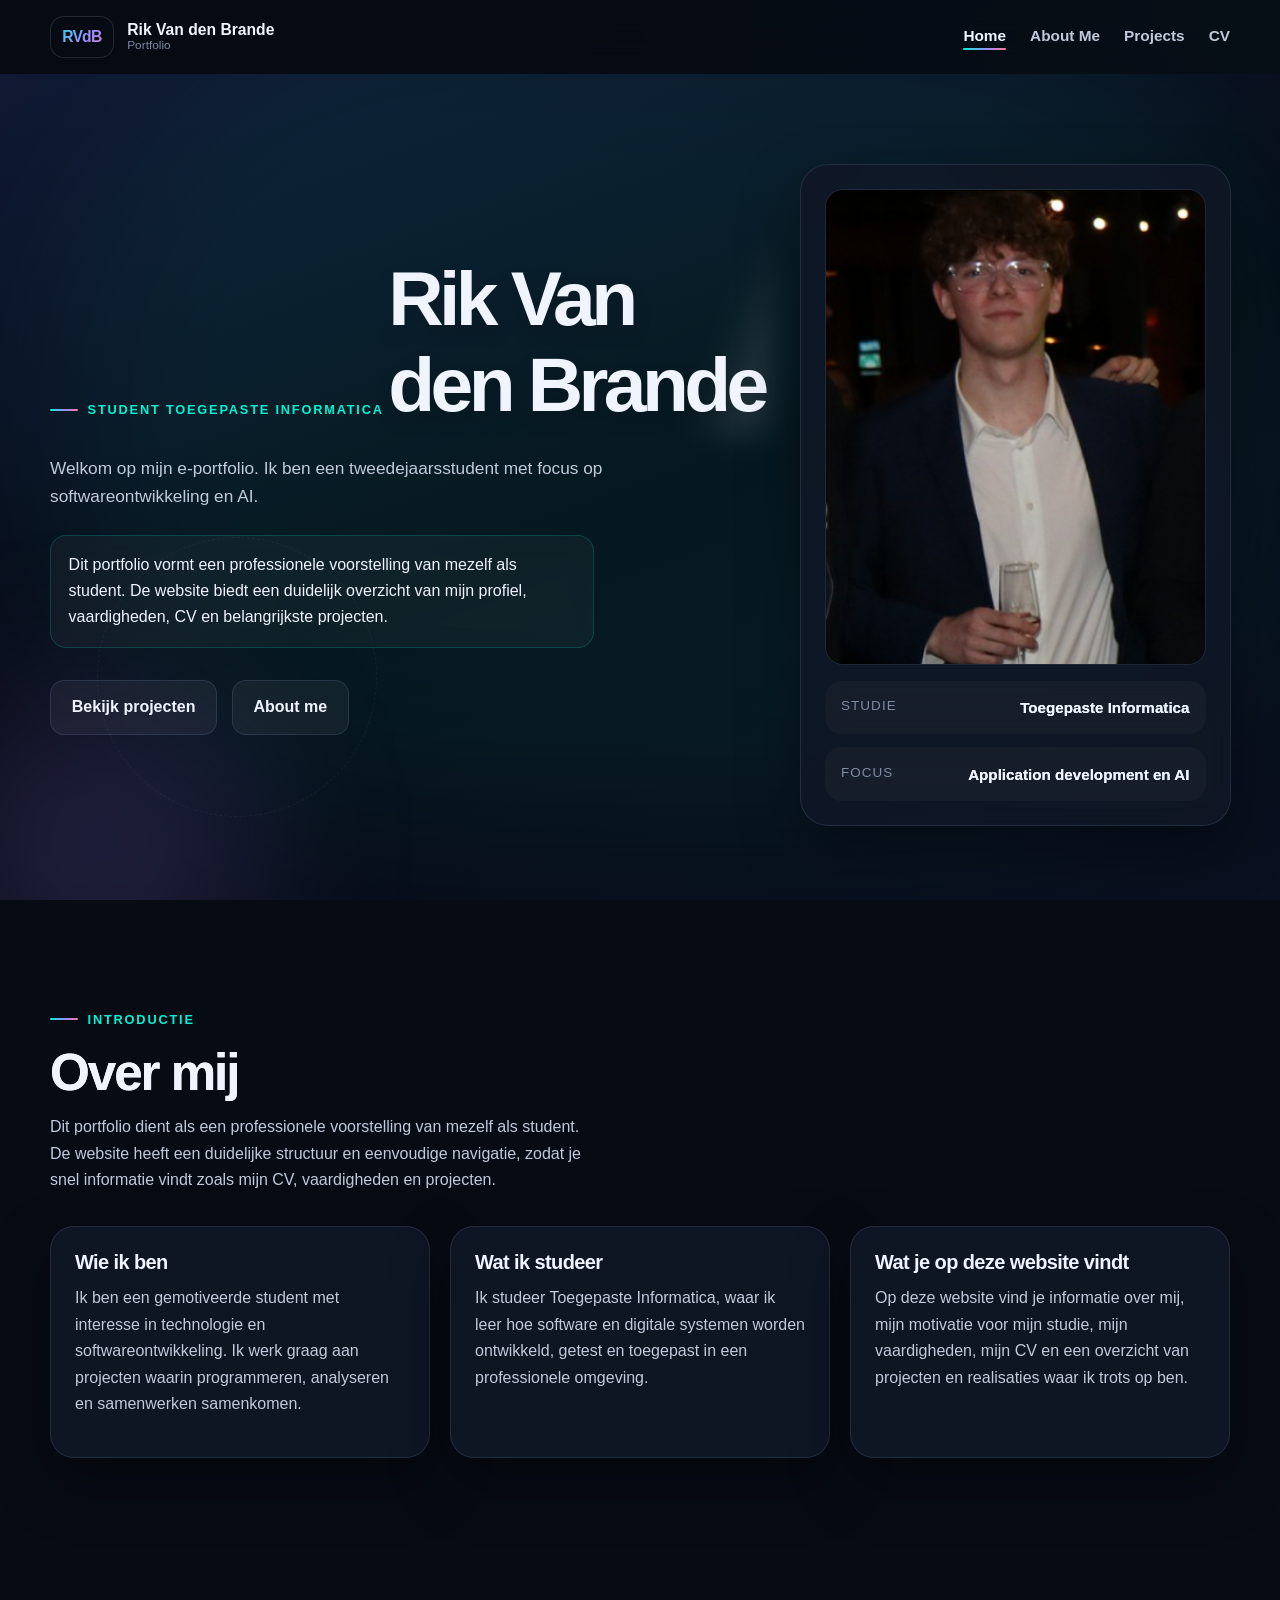
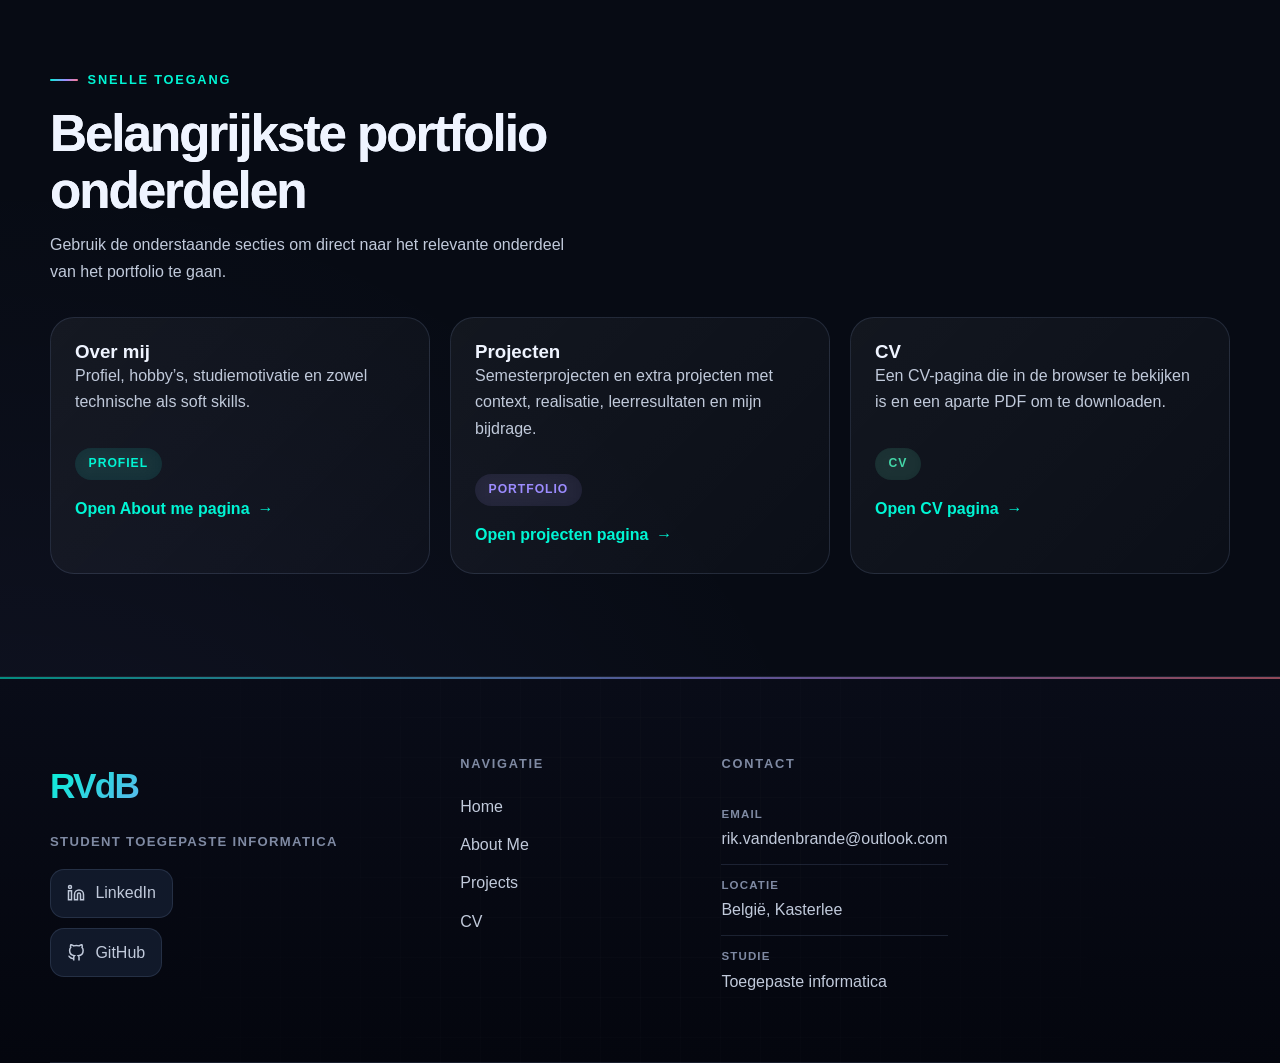
==== index.html @ 9d4559d2 "portfolio" ====
<!DOCTYPE html>
<html lang="en">
<head>
  <meta charset="UTF-8">
  <meta name="viewport" content="width=device-width, initial-scale=1.0">
  <meta name="description" content="Professional e-portfolio of Rik Van den Brande, student Applied Computer Science / Electronics ICT.">
  <title>Home | Rik Van den Brande Portfolio</title>
  <link rel="stylesheet" href="portfolio.css">
</head>
<body>
  <a class="skip-link" href="#main-content">Skip to content</a>
  <header class="site-header" id="site-header">
    <div class="container nav">
      <a class="brand" href="index.html">
        <span class="brand__mark">RVdB</span>
        <span class="brand__text">
          <span class="brand__name">Rik Van den Brande</span>
          <span class="brand__role">Portfolio</span>
        </span>
      </a>
      <button class="nav__toggle" id="nav-toggle" aria-expanded="false" aria-controls="nav-links" aria-label="Toggle navigation">
        <span></span>
        <span></span>
        <span></span>
      </button>
      <nav aria-label="Main navigation">
        <ul class="nav__links" id="nav-links">
          <li><a class="nav__link" href="index.html" aria-current="page">Home</a></li>
          <li><a class="nav__link" href="about.html">About Me</a></li>
          <li><a class="nav__link" href="projects.html">Projects</a></li>
          <li><a class="nav__link" href="cv.html">CV</a></li>
        </ul>
      </nav>
    </div>
  </header>

  <main class="page-main" id="main-content">
    <section class="hero">
      <div class="container hero__inner">
        <div class="hero__content">
          <div class="eyebrow">Student Toegepaste Informatica</div>
          <h1 class="hero-name-hover"><span data-text="Rik Van">Rik Van</span><br><span data-text="den Brande">den Brande</span></h1>
          <p class="lead">
            Welkom op mijn e-portfolio. Ik ben een tweedejaarsstudent met focus op softwareontwikkeling en AI.
          </p>
          <p class="hero__welcome">
            Dit portfolio vormt een professionele voorstelling van mezelf als student. De website biedt een duidelijk overzicht van mijn profiel, vaardigheden, CV en belangrijkste projecten.
          </p>
          <div class="hero__actions">
            <a class="btn btn--secondary" href="projects.html">Bekijk projecten</a>
            <a class="btn btn--secondary" href="about.html">About me</a>
          </div>
        </div>

        <aside class="hero-card" aria-label="Profile summary">
          <div class="hero-card__photo">
            <img src="assets/profile-photo.png" alt="Professional portret van Rik Van den Brande">
          </div>
          <div class="hero-card__meta">
            <div class="meta-pill">
              <span>Studie</span>
              <strong>Toegepaste Informatica</strong>
            </div>
            <div class="meta-pill">
              <span>Focus</span>
              <strong>Application development en AI</strong>
            </div>
          </div>
        </aside>
      </div>
    </section>

    <section class="section">
      <div class="container">
        <div class="section-header reveal">
          <div class="eyebrow">Introductie</div>
        <h2>Over mij</h2>
        <p>
        Dit portfolio dient als een professionele voorstelling van mezelf als student. De website heeft een duidelijke structuur en eenvoudige navigatie, zodat je snel informatie vindt zoals mijn CV, vaardigheden en projecten.
        </p>
        </div>

        <div class="grid-three">

          <article class="feature-card reveal">
            <h3>Wie ik ben</h3>
            <p>
            Ik ben een gemotiveerde student met interesse in technologie en softwareontwikkeling. Ik werk graag aan projecten waarin programmeren, analyseren en samenwerken samenkomen.
            </p>
          </article>

          <article class="feature-card reveal">
            <h3>Wat ik studeer</h3>
            <p>
            Ik studeer Toegepaste Informatica, waar ik leer hoe software en digitale systemen worden ontwikkeld, getest en toegepast in een professionele omgeving.
            </p>
          </article>

          <article class="feature-card reveal">
            <h3>Wat je op deze website vindt</h3>
            <p>
            Op deze website vind je informatie over mij, mijn motivatie voor mijn studie, mijn vaardigheden, mijn CV en een overzicht van projecten en realisaties waar ik trots op ben.
            </p>
          </article>

        </div>
        </div>
      </div>
    </section>

    <section class="section">
  <div class="container">
    <div class="section-header reveal">
      <div class="eyebrow">Snelle toegang</div>
      <h2>Belangrijkste portfolio onderdelen</h2>
      <p>Gebruik de onderstaande secties om direct naar het relevante onderdeel van het portfolio te gaan.</p>
    </div>

    <div class="projects-overview">

      <article class="project-quicklink reveal">
        <div class="project-quicklink__top">
          <div>
            <h3>Over mij</h3>
            <p class="project-summary">Profiel, hobby’s, studiemotivatie en zowel technische als soft skills.</p>
          </div>
          <span class="badge badge--cyan">Profiel</span>
        </div>
        <a class="link-arrow" href="about.html">Open About me pagina</a>
      </article>

      <article class="project-quicklink reveal">
        <div class="project-quicklink__top">
          <div>
            <h3>Projecten</h3>
            <p class="project-summary">Semesterprojecten en extra projecten met context, realisatie, leerresultaten en mijn bijdrage.</p>
          </div>
          <span class="badge badge--violet">Portfolio</span>
        </div>
        <a class="link-arrow" href="projects.html">Open projecten pagina</a>
      </article>

      <article class="project-quicklink reveal">
        <div class="project-quicklink__top">
          <div>
            <h3>CV</h3>
            <p class="project-summary">Een CV-pagina die in de browser te bekijken is en een aparte PDF om te downloaden.</p>
          </div>
          <span class="badge badge--green">CV</span>
        </div>
        <a class="link-arrow" href="cv.html">Open CV pagina</a>
      </article>

    </div>
  </div>
</section>
  </main>

  <footer class="footer">
    <div class="footer__glow-1"></div>
    <div class="footer__glow-2"></div>
    <div class="container">
      <div class="footer__main">
        <div class="footer__brand">
          <span class="footer__brand-logo">RVdB</span>
          <p class="footer__brand-tagline">Student Toegepaste informatica</p>

          <div class="footer__socials">
            <a href="https://www.linkedin.com/in/rik-van-den-brande-697075332/" target="_blank" rel="noopener noreferrer" class="footer__social-btn footer__social-btn--labeled footer__social-btn--linkedin">
              <svg width="18" height="18" viewBox="0 0 24 24" fill="none" stroke="currentColor" stroke-width="2"><path d="M16 8a6 6 0 0 1 6 6v7h-4v-7a2 2 0 0 0-2-2 2 2 0 0 0-2 2v7h-4v-7a6 6 0 0 1 6-6z"></path><rect x="2" y="9" width="4" height="12"></rect><circle cx="4" cy="4" r="2"></circle></svg>
              <span>LinkedIn</span>
              <a href="https://github.com/RikVandenBrande" target="_blank" rel="noopener noreferrer" class="footer__social-btn footer__social-btn--labeled">
              <svg width="18" height="18" viewBox="0 0 24 24" fill="none" stroke="currentColor" stroke-width="2"><path d="M9 19c-5 1.5-5-2.5-7-3m14 6v-3.87a3.37 3.37 0 0 0-.94-2.61c3.14-.35 6.44-1.54 6.44-7A5.44 5.44 0 0 0 20 4.77 5.07 5.07 0 0 0 19.91 1S18.73.65 16 2.48a13.38 13.38 0 0 0-7 0C6.27.65 5.09 1 5.09 1A5.07 5.07 0 0 0 5 4.77a5.44 5.44 0 0 0-1.5 3.78c0 5.42 3.3 6.61 6.44 7A3.37 3.37 0 0 0 9 18.13V22"></path></svg>
              <span>GitHub</span>
            </a>
            </a>
          </div>
        </div>

        <div class="footer__col">
          <h4 class="footer__col-title">Navigatie</h4>
          <ul>
            <li><a href="index.html">Home</a></li>
            <li><a href="about.html">About Me</a></li>
            <li><a href="projects.html">Projects</a></li>
            <li><a href="cv.html">CV</a></li>
          </ul>
        </div>


        <div class="footer__col">
          <h4 class="footer__col-title">Contact</h4>
          <div class="footer__contact-item">
            <span class="footer__contact-label">Email</span>
            <a href="mailto:rik.vandenbrande@outlook.com" class="footer__contact-value">rik.vandenbrande@outlook.com</a>
          </div>
          <div class="footer__contact-item">
            <span class="footer__contact-label">Locatie</span>
            <span class="footer__contact-value">België, Kasterlee</span>
          </div>
          <div class="footer__contact-item">
            <span class="footer__contact-label">Studie</span>
            <span class="footer__contact-value">Toegepaste informatica</span>
          </div>
        </div>
      </div>
    </div>
  </footer>

  <script>
    (function () {
      const header = document.getElementById("site-header");
      const toggle = document.getElementById("nav-toggle");
      const links = document.getElementById("nav-links");

      function updateHeader() {
        if (window.scrollY > 12) {
          header.classList.add("is-scrolled");
        } else {
          header.classList.remove("is-scrolled");
        }
      }

      function closeMenu() {
        toggle.setAttribute("aria-expanded", "false");
        links.classList.remove("is-open");
      }

      toggle.addEventListener("click", function () {
        const expanded = toggle.getAttribute("aria-expanded") === "true";
        toggle.setAttribute("aria-expanded", String(!expanded));
        links.classList.toggle("is-open");
      });

      links.querySelectorAll("a").forEach(function (link) {
        link.addEventListener("click", closeMenu);
      });

      // Magnetic button effect
      const buttons = document.querySelectorAll(".btn");
      buttons.forEach(function (btn) {
        btn.addEventListener("mousemove", function (e) {
          const rect = btn.getBoundingClientRect();
          const x = e.clientX - rect.left - rect.width / 2;
          const y = e.clientY - rect.top - rect.height / 2;
          
          btn.style.transform = `translateY(-2px) scale(1.02) translate(${x * 0.15}px, ${y * 0.15}px)`;
        });

        btn.addEventListener("mouseleave", function () {
          btn.style.transform = "";
        });
      });

      const reveals = document.querySelectorAll(".reveal");
      if ("IntersectionObserver" in window) {
        const observer = new IntersectionObserver(function (entries) {
          entries.forEach(function (entry) {
            if (entry.isIntersecting) {
              entry.target.classList.add("is-visible");
              observer.unobserve(entry.target);
            }
          });
        }, { threshold: 0.15 });

        reveals.forEach(function (item) {
          observer.observe(item);
        });
      } else {
        reveals.forEach(function (item) {
          item.classList.add("is-visible");
        });
      }

      requestAnimationFrame(function () {
        document.body.classList.add("is-ready");
      });

      updateHeader();
      window.addEventListener("scroll", updateHeader, { passive: true });
    }());
  </script>
</body>
</html>
---- portfolio.css ----
:root {
  --bg: #070b14;
  --bg-soft: #0d1320;
  --bg-card: rgba(16, 23, 38, 0.88);
  --bg-card-strong: #11192a;
  --text: #eff4ff;
  --text-soft: #c1cadb;
  --text-muted: #7f8aa3;
  --border: rgba(130, 152, 194, 0.18);
  --border-strong: rgba(0, 245, 212, 0.32);
  --cyan: #00f5d4;
  --violet: #9c8cff;
  --rose: #ff7b8d;
  --gold: #ffd166;
  --green: #44d7a8;
  --shadow: 0 24px 60px rgba(0, 0, 0, 0.36);
  --radius: 24px;
  --radius-small: 14px;
  --nav-height: 74px;
  --max-width: 1180px;
  --hero-gradient: linear-gradient(160deg, #101833 0%, #060913 52%, #0a1020 100%);
  --accent-gradient: linear-gradient(135deg, #00f5d4 0%, #9c8cff 56%, #ff7b8d 100%);
  --card-gradient: linear-gradient(135deg, rgba(0, 245, 212, 0.12), rgba(156, 140, 255, 0.08));
  --font-body: "Segoe UI", Arial, sans-serif;
  --tilt-x: 0deg;
  --tilt-y: 0deg;
}

*,
*::before,
*::after {
  box-sizing: border-box;
}

html {
  scroll-behavior: smooth;
}

body {
  margin: 0;
  min-width: 320px;
  font-family: var(--font-body);
  color: var(--text);
  background:
    radial-gradient(circle at top right, rgba(0, 245, 212, 0.08), transparent 28%),
    radial-gradient(circle at bottom left, rgba(156, 140, 255, 0.08), transparent 30%),
    var(--bg);
  line-height: 1.65;
  opacity: 0;
  transform: translateY(14px);
  transition: opacity 0.55s ease, transform 0.55s ease;
}

body.is-ready {
  opacity: 1;
  transform: translateY(0);
}

img {
  max-width: 100%;
  display: block;
}

a {
  color: inherit;
  text-decoration: none;
}

p {
  margin: 0 0 1rem;
  color: var(--text-soft);
}

ul {
  margin: 0;
  padding: 0;
  list-style: none;
}

h1,
h2,
h3,
h4 {
  margin: 0;
  line-height: 1.12;
}

.container {
  width: min(var(--max-width), calc(100% - 2rem));
  margin: 0 auto;
}

.section {
  padding: clamp(4.5rem, 8vw, 7rem) 0;
}

.section-header {
  margin-bottom: 2rem;
  max-width: 700px;
}

.eyebrow {
  display: inline-flex;
  align-items: center;
  gap: 0.6rem;
  margin-bottom: 0.9rem;
  font-size: 0.8rem;
  font-weight: 700;
  letter-spacing: 0.14em;
  text-transform: uppercase;
  color: var(--cyan);
}

.eyebrow::before {
  content: "";
  width: 28px;
  height: 2px;
  border-radius: 999px;
  background: var(--accent-gradient);
}

.section-header h2 {
  font-size: clamp(2rem, 4vw, 3.2rem);
  letter-spacing: -0.04em;
}

.section-header p {
  margin-top: 0.8rem;
  max-width: 60ch;
}

.skip-link {
  position: absolute;
  left: -9999px;
  top: 0;
}

.skip-link:focus {
  left: 1rem;
  top: 1rem;
  z-index: 500;
  padding: 0.75rem 1rem;
  border-radius: 10px;
  background: #fff;
  color: #000;
}

.site-header {
  position: fixed;
  inset: 0 0 auto 0;
  z-index: 300;
  height: var(--nav-height);
  backdrop-filter: blur(18px);
  background: rgba(7, 11, 20, 0.78);
  border-bottom: 1px solid transparent;
  transition: border-color 0.25s ease, background 0.25s ease;
}

.site-header.is-scrolled {
  border-bottom-color: var(--border);
  background: rgba(7, 11, 20, 0.92);
}

.nav {
  height: 100%;
  display: flex;
  align-items: center;
  justify-content: space-between;
  gap: 1.5rem;
}

.brand {
  display: inline-flex;
  align-items: center;
  gap: 0.85rem;
  font-weight: 700;
  transition: transform 0.22s ease;
}

.brand:hover {
  transform: translateY(-2px);
}

.brand__mark {
  display: inline-flex;
  align-items: center;
  justify-content: center;
  min-width: 56px;
  height: 42px;
  padding: 0 0.7rem;
  border-radius: 14px;
  background: rgba(255, 255, 255, 0.04);
  border: 1px solid rgba(255, 255, 255, 0.12);
  background-image: var(--accent-gradient);
  -webkit-background-clip: text;
  background-clip: text;
  -webkit-text-fill-color: transparent;
  color: transparent;
  font-size: 0.98rem;
  font-weight: 800;
  letter-spacing: -0.05em;
  line-height: 1;
  white-space: nowrap;
  transition: transform 0.25s ease, box-shadow 0.25s ease, border-color 0.25s ease;
}

.brand:hover .brand__mark {
  transform: rotate(-6deg) scale(1.04);
  box-shadow: 0 14px 26px rgba(0, 245, 212, 0.16);
  border-color: rgba(0, 245, 212, 0.24);
}

.brand__text {
  display: flex;
  flex-direction: column;
  line-height: 1.1;
}

.brand__name {
  font-size: 0.98rem;
}

.brand__role {
  font-size: 0.74rem;
  color: var(--text-muted);
  font-weight: 500;
}

.nav__links {
  display: flex;
  align-items: center;
  gap: 1.5rem;
}

.nav__link {
  position: relative;
  font-size: 0.96rem;
  font-weight: 600;
  color: var(--text-soft);
  transition: color 0.2s ease, transform 0.2s ease;
}

.nav__link::after {
  content: "";
  position: absolute;
  left: 0;
  bottom: -0.35rem;
  width: 100%;
  height: 2px;
  border-radius: 999px;
  transform: scaleX(0);
  transform-origin: left;
  transition: transform 0.22s ease;
  background: var(--accent-gradient);
}

.nav__link:hover,
.nav__link[aria-current="page"] {
  color: var(--text);
  transform: translateY(-1px);
}

.nav__link:hover::after,
.nav__link[aria-current="page"]::after {
  transform: scaleX(1);
}

.nav__toggle {
  display: none;
  width: 44px;
  height: 44px;
  padding: 0;
  border: 1px solid var(--border);
  border-radius: 12px;
  background: rgba(255, 255, 255, 0.04);
  cursor: pointer;
}

.nav__toggle span {
  display: block;
  width: 20px;
  height: 2px;
  margin: 5px auto;
  background: var(--text);
  border-radius: 999px;
  transition: transform 0.2s ease, opacity 0.2s ease;
}

.nav__toggle[aria-expanded="true"] span:nth-child(1) {
  transform: translateY(7px) rotate(45deg);
}

.nav__toggle[aria-expanded="true"] span:nth-child(2) {
  opacity: 0;
}

.nav__toggle[aria-expanded="true"] span:nth-child(3) {
  transform: translateY(-7px) rotate(-45deg);
}

.page-main {
  padding-top: var(--nav-height);
}

.hero {
  position: relative;
  overflow: hidden;
  background: var(--hero-gradient);
}

.hero::before,
.hero::after {
  content: "";
  position: absolute;
  border-radius: 999px;
  filter: blur(80px);
  pointer-events: none;
  animation: heroGlow 14s ease-in-out infinite alternate;
}

.hero__inner::before,
.page-hero__inner::before {
  content: "";
  position: absolute;
  inset: 8% 18% auto auto;
  width: 220px;
  height: 220px;
  border-radius: 50%;
  background:
    radial-gradient(circle, rgba(255, 255, 255, 0.12) 0 4%, transparent 4% 100%),
    radial-gradient(circle, rgba(0, 245, 212, 0.18), transparent 66%);
  opacity: 0.5;
  filter: blur(2px);
  animation: beaconFloat 10s ease-in-out infinite alternate;
  pointer-events: none;
}

.hero__inner::after,
.page-hero__inner::after {
  content: "";
  position: absolute;
  inset: auto auto 10% 4%;
  width: 280px;
  height: 280px;
  border-radius: 50%;
  border: 1px dashed rgba(255, 255, 255, 0.14);
  opacity: 0.4;
  animation: spinHalo 24s linear infinite;
  pointer-events: none;
}

.hero::before {
  width: 360px;
  height: 360px;
  top: -80px;
  right: -40px;
  background: rgba(0, 245, 212, 0.16);
}

.hero::after {
  width: 320px;
  height: 320px;
  bottom: -100px;
  left: -60px;
  background: rgba(156, 140, 255, 0.16);
  animation-delay: -6s;
}

@keyframes heroGlow {
  from {
    transform: translate3d(0, 0, 0) scale(1);
  }
  to {
    transform: translate3d(20px, 24px, 0) scale(1.08);
  }
}

@keyframes beaconFloat {
  from {
    transform: translate3d(0, 0, 0) scale(1);
  }
  to {
    transform: translate3d(-28px, 18px, 0) scale(1.08);
  }
}

@keyframes spinHalo {
  from {
    transform: rotate(0deg);
  }
  to {
    transform: rotate(360deg);
  }
}

.hero__inner,
.page-hero__inner {
  display: grid;
  grid-template-columns: minmax(0, 1.25fr) minmax(280px, 0.75fr);
  gap: 2rem;
  align-items: center;
  min-height: calc(100vh - var(--nav-height));
  padding: 4rem 0 3rem;
  position: relative;
  z-index: 1;
}

.hero__content h1,
.page-hero__content h1 {
  font-size: clamp(3rem, 6vw, 5.6rem);
  letter-spacing: -0.06em;
}

.hero__content,
.page-hero__content {
  opacity: 0;
  transform: translateY(22px);
  transition: opacity 0.75s ease, transform 0.75s ease;
}

.hero__content h1,
.page-hero__content h1,
.section-header h2 {
  background: linear-gradient(135deg, #ffffff 0%, #dce8ff 45%, #ffffff 100%);
  background-size: 180% auto;
  -webkit-background-clip: text;
  background-clip: text;
  animation: titleSheen 7s linear infinite;
}

.hero-name-hover {
  display: inline-block;
  cursor: default;
  user-select: none;
  position: relative;
  isolation: isolate;
}

.hero-name-hover::before {
  content: "";
  position: absolute;
  inset: -8px;
  background: linear-gradient(
    110deg,
    transparent 0%,
    transparent 44%,
    rgba(255, 255, 255, 0.22) 50%,
    transparent 56%,
    transparent 100%
  );
  background-size: 200% 100%;
  animation: nameShine 9s linear infinite;
  pointer-events: none;
  z-index: 2;
  mix-blend-mode: screen;
  filter: blur(14px);
  opacity: 0.55;
}

@keyframes nameShine {
  0% {
    background-position: 200% center;
  }
  100% {
    background-position: -200% center;
  }
}

.hero-name-hover::after {
  content: none;
}

.hero-name-hover span {
  display: inline-block;
  position: relative;
  isolation: isolate;
  transition:
    transform 0.18s ease,
    text-shadow 0.35s ease,
    filter 0.35s ease;
  text-shadow: 0 8px 18px rgba(6, 10, 18, 0.2);
}

.hero-name-hover span::before,
.hero-name-hover span::after {
  content: attr(data-text);
  position: absolute;
  inset: 0;
  opacity: 0;
  pointer-events: none;
  mix-blend-mode: screen;
  transition: opacity 0.18s ease;
}

.hero-name-hover span::before {
  color: rgba(0, 245, 212, 0.9);
  text-shadow: -0.03em 0 0 rgba(0, 245, 212, 0.5);
}

.hero-name-hover span::after {
  color: rgba(255, 123, 141, 0.9);
  text-shadow: 0.03em 0 0 rgba(255, 123, 141, 0.45);
}

.hero-name-hover:hover span {
  filter: brightness(1.03);
}

.hero-name-hover:hover span:first-child {
  animation: nameGlitchPrimary 460ms steps(2, end) 1;
}

.hero-name-hover:hover span:last-child {
  animation: nameGlitchSecondary 520ms steps(2, end) 1;
}

.hero-name-hover:hover span::before,
.hero-name-hover:hover span::after {
  opacity: 0.72;
}

.hero-name-hover:hover span::before {
  animation: glitchLayerCyan 460ms steps(2, end) 1;
}

.hero-name-hover:hover span::after {
  animation: glitchLayerRose 520ms steps(2, end) 1;
}

@keyframes nameGlitchPrimary {
  0% {
    transform: translate3d(0, 0, 0);
    text-shadow: 0 8px 18px rgba(6, 10, 18, 0.2);
  }
  20% {
    transform: translate3d(-2px, 1px, 0);
  }
  40% {
    transform: translate3d(2px, -1px, 0);
    text-shadow:
      -0.05em 0 0 rgba(0, 245, 212, 0.5),
      0.05em 0 0 rgba(255, 123, 141, 0.35),
      0 10px 22px rgba(6, 10, 18, 0.24);
  }
  60% {
    transform: translate3d(-1px, 1px, 0);
  }
  100% {
    transform: translate3d(0, 0, 0);
    text-shadow: 0 8px 18px rgba(6, 10, 18, 0.2);
  }
}

@keyframes nameGlitchSecondary {
  0% {
    transform: translate3d(0, 0, 0);
    text-shadow: 0 8px 18px rgba(6, 10, 18, 0.2);
  }
  18% {
    transform: translate3d(2px, 0, 0);
  }
  38% {
    transform: translate3d(-3px, 1px, 0);
    text-shadow:
      -0.04em 0 0 rgba(255, 123, 141, 0.42),
      0.04em 0 0 rgba(0, 245, 212, 0.42),
      0 10px 22px rgba(6, 10, 18, 0.24);
  }
  58% {
    transform: translate3d(1px, -1px, 0);
  }
  100% {
    transform: translate3d(0, 0, 0);
    text-shadow: 0 8px 18px rgba(6, 10, 18, 0.2);
  }
}

@keyframes glitchLayerCyan {
  0% {
    transform: translate3d(0, 0, 0);
    clip-path: inset(0 0 0 0);
  }
  25% {
    transform: translate3d(-4px, 0, 0);
    clip-path: inset(8% 0 55% 0);
  }
  50% {
    transform: translate3d(3px, -1px, 0);
    clip-path: inset(48% 0 18% 0);
  }
  75% {
    transform: translate3d(-2px, 1px, 0);
    clip-path: inset(72% 0 4% 0);
  }
  100% {
    transform: translate3d(0, 0, 0);
    clip-path: inset(0 0 0 0);
  }
}

@keyframes glitchLayerRose {
  0% {
    transform: translate3d(0, 0, 0);
    clip-path: inset(0 0 0 0);
  }
  20% {
    transform: translate3d(4px, 0, 0);
    clip-path: inset(14% 0 52% 0);
  }
  45% {
    transform: translate3d(-3px, 1px, 0);
    clip-path: inset(56% 0 12% 0);
  }
  70% {
    transform: translate3d(2px, -1px, 0);
    clip-path: inset(34% 0 36% 0);
  }
  100% {
    transform: translate3d(0, 0, 0);
    clip-path: inset(0 0 0 0);
  }
}

@keyframes titleSheen {
  from {
    background-position: 0% center;
  }
  to {
    background-position: 180% center;
  }
}

.hero-card {
  opacity: 0;
  transform: translateY(28px) scale(0.985);
  transition:
    opacity 0.8s ease,
    transform 0.8s ease,
    border-color 0.25s ease,
    box-shadow 0.25s ease;
}

body.is-ready .hero__content,
body.is-ready .page-hero__content,
body.is-ready .hero-card {
  opacity: 1;
  transform: translateY(0) scale(1);
}

body.is-ready .hero-card {
  transition-delay: 0.12s;
}

.hero__content p.lead,
.page-hero__content p.lead {
  max-width: 58ch;
  margin-top: 1.2rem;
  font-size: 1.08rem;
}

.hero__welcome {
  margin: 1.5rem 0 2rem;
  padding: 1rem 1.1rem;
  border: 1px solid rgba(0, 245, 212, 0.18);
  border-radius: 16px;
  background: rgba(255, 255, 255, 0.04);
  color: var(--text);
  max-width: 34rem;
  transition: transform 0.25s ease, border-color 0.25s ease, background 0.25s ease;
}

.hero__welcome:hover {
  transform: translateY(-2px);
  border-color: rgba(0, 245, 212, 0.3);
  background: rgba(255, 255, 255, 0.06);
}

.hero__actions,
.action-row {
  display: flex;
  flex-wrap: wrap;
  gap: 0.9rem;
}

.btn {
  display: inline-flex;
  align-items: center;
  justify-content: center;
  min-height: 48px;
  padding: 0.85rem 1.3rem;
  border-radius: 14px;
  font-weight: 700;
  border: 1px solid transparent;
  position: relative;
  overflow: hidden;
  transition: transform 0.2s ease, border-color 0.2s ease, background 0.2s ease, box-shadow 0.2s ease;
  cursor: pointer;
}

.btn:hover {
  transform: translateY(-2px) scale(1.02);
  animation: magneticPulse 0.6s ease;
}

@keyframes magneticPulse {
  0% {
    box-shadow: 0 0 0 0 rgba(0, 245, 212, 0.4);
  }
  50% {
    box-shadow: 0 0 0 10px rgba(0, 245, 212, 0);
  }
  100% {
    box-shadow: 0 0 0 0 rgba(0, 245, 212, 0);
  }
}

.btn::after {
  content: "";
  position: absolute;
  inset: -120% auto -120% -30%;
  width: 42%;
  transform: rotate(18deg) translateX(-180%);
  background: linear-gradient(90deg, transparent, rgba(255, 255, 255, 0.28), transparent);
  transition: transform 0.6s ease;
}

.btn:hover::after {
  transform: rotate(18deg) translateX(520%);
}

.btn--primary {
  background: linear-gradient(135deg, #00f5d4, #00c4a7);
  color: #041017;
  box-shadow: 0 12px 30px rgba(0, 245, 212, 0.18);
}

.btn--secondary {
  background: rgba(255, 255, 255, 0.05);
  border-color: var(--border);
}

.btn--primary:hover {
  box-shadow: 0 18px 36px rgba(0, 245, 212, 0.24);
}

.btn--secondary:hover {
  border-color: rgba(156, 140, 255, 0.26);
  background: rgba(156, 140, 255, 0.08);
}

.hero-card,
.panel,
.card,
.project-card,
.timeline-card,
.competency-card,
.cv-panel,
.feature-card {
  background: var(--bg-card);
  border: 1px solid var(--border);
  box-shadow: var(--shadow);
  backdrop-filter: blur(12px);
}

.hero-card {
  border-radius: 28px;
  padding: 1.5rem;
  position: relative;
  overflow: hidden;
  transform-style: preserve-3d;
}

.hero-card::before,
.panel::before,
.card::before,
.project-quicklink::before,
.project-card::before,
.competency-card::before,
.cv-panel::before,
.feature-card::before {
  content: "";
  position: absolute;
  inset: 0;
  background: linear-gradient(135deg, rgba(0, 245, 212, 0.1), transparent 35%, rgba(156, 140, 255, 0.08));
  opacity: 0;
  pointer-events: none;
  transition: opacity 0.3s ease;
}

.hero-card::after,
.panel::after,
.card::after,
.project-quicklink::after,
.project-card::after,
.competency-card::after,
.cv-panel::after,
.feature-card::after {
  content: none;
}

.hero-card:hover::before,
.panel:hover::before,
.card:hover::before,
.project-quicklink:hover::before,
.project-card:hover::before,
.competency-card:hover::before,
.cv-panel:hover::before,
.feature-card:hover::before {
  opacity: 1;
}

.hero-card__photo {
  aspect-ratio: 4 / 5;
  overflow: hidden;
  border-radius: 22px;
  border: 1px solid rgba(255, 255, 255, 0.08);
  transform: translateZ(0);
}

.hero-card__photo img {
  width: 100%;
  height: 100%;
  object-fit: cover;
  transition: transform 0.7s ease, filter 0.35s ease;
}

.hero-card:hover .hero-card__photo img {
  transform: scale(1.045);
  filter: saturate(1.06);
}

.hero-card__meta {
  display: grid;
  gap: 0.8rem;
  margin-top: 1rem;
}

.meta-pill {
  display: flex;
  justify-content: space-between;
  gap: 1rem;
  padding: 0.9rem 1rem;
  border-radius: 16px;
  background: rgba(255, 255, 255, 0.03);
  transition: transform 0.22s ease, background 0.22s ease;
}

.hero-card:hover .meta-pill {
  transform: translateX(4px);
  background: rgba(255, 255, 255, 0.045);
}

.meta-pill span:first-child {
  color: var(--text-muted);
  font-size: 0.84rem;
  text-transform: uppercase;
  letter-spacing: 0.08em;
}

.meta-pill strong {
  display: block;
  font-size: 0.95rem;
}

.grid-two,
.grid-three,
.skills-grid,
.projects-overview,
.competency-grid,
.cv-grid,
.gallery-grid,
.details-grid,
.hobby-grid,
.contact-grid {
  display: grid;
  gap: 1.25rem;
}

.grid-two,
.details-grid,
.cv-grid {
  grid-template-columns: repeat(2, minmax(0, 1fr));
}

.grid-three,
.skills-grid,
.projects-overview,
.competency-grid,
.gallery-grid,
.hobby-grid,
.contact-grid {
  grid-template-columns: repeat(3, minmax(0, 1fr));
}

.panel,
.card,
.feature-card,
.cv-panel {
  border-radius: var(--radius);
  padding: 1.5rem;
  position: relative;
  overflow: hidden;
  transition: transform 0.24s ease, border-color 0.24s ease, box-shadow 0.24s ease, background 0.24s ease;
}

.panel:hover,
.card:hover,
.feature-card:hover,
.cv-panel:hover,
.competency-card:hover,
.project-quicklink:hover {
  transform: translateY(-8px) rotateX(0.8deg) rotateY(-0.8deg);
  border-color: rgba(0, 245, 212, 0.22);
  box-shadow: 0 28px 52px rgba(0, 0, 0, 0.32);
}

.card h3,
.feature-card h3,
.cv-panel h3,
.timeline-card h3,
.project-card h3 {
  font-size: 1.25rem;
  letter-spacing: -0.03em;
  margin-bottom: 0.75rem;
}

.list {
  display: grid;
  gap: 0.7rem;
}

.list li {
  position: relative;
  padding-left: 1rem;
  color: var(--text-soft);
}

.list li::before {
  content: "";
  position: absolute;
  left: 0;
  top: 0.7rem;
  width: 6px;
  height: 6px;
  border-radius: 999px;
  background: var(--cyan);
}

.skill-group {
  border-radius: var(--radius);
  padding: 1.5rem;
  background: linear-gradient(180deg, rgba(255, 255, 255, 0.04), rgba(255, 255, 255, 0.02));
  border: 1px solid var(--border);
  transition: transform 0.24s ease, border-color 0.24s ease, box-shadow 0.24s ease;
}

.skill-group:hover {
  transform: translateY(-8px) rotateX(0.7deg);
  border-color: rgba(156, 140, 255, 0.24);
  box-shadow: 0 24px 48px rgba(0, 0, 0, 0.28);
}

.skill-group ul {
  display: flex;
  flex-wrap: wrap;
  gap: 0.7rem;
  margin-top: 1rem;
}

.skill-group li,
.tag {
  display: inline-flex;
  align-items: center;
  padding: 0.5rem 0.8rem;
  border-radius: 999px;
  background: rgba(255, 255, 255, 0.05);
  border: 1px solid rgba(255, 255, 255, 0.08);
  color: var(--text-soft);
  font-size: 0.92rem;
  transition: transform 0.18s ease, border-color 0.18s ease, background 0.18s ease, color 0.18s ease;
}

.skill-group li:hover,
.tag:hover {
  transform: translateY(-2px);
  border-color: rgba(0, 245, 212, 0.24);
  background: rgba(0, 245, 212, 0.08);
  color: var(--text);
}

.project-quicklink {
  display: flex;
  flex-direction: column;
  gap: 1rem;
  padding: 1.5rem;
  border-radius: var(--radius);
  border: 1px solid var(--border);
  background: linear-gradient(135deg, rgba(255, 255, 255, 0.05), rgba(255, 255, 255, 0.02));
  position: relative;
  overflow: hidden;
  transition: transform 0.24s ease, border-color 0.24s ease, box-shadow 0.24s ease;
}

.project-quicklink:hover {
  transform: translateY(-8px) scale(1.01);
  border-color: rgba(156, 140, 255, 0.24);
  box-shadow: 0 26px 52px rgba(0, 0, 0, 0.3);
}

.project-quicklink__top {
  position: relative;
  z-index: 1;
}

.project-summary,
.project-quicklink .link-arrow {
  position: relative;
  z-index: 1;
}

.project-quicklink__top {
  display: flex;
  justify-content: space-between;
  gap: 1rem;
  align-items: flex-start;
  flex-wrap: wrap;
}

.badge {
  display: inline-flex;
  align-items: center;
  justify-content: center;
  gap: 0.45rem;
  width: fit-content;
  min-height: 2rem;
  padding: 0.5rem 0.85rem;
  border-radius: 999px;
  font-size: 0.76rem;
  line-height: 1.1;
  letter-spacing: 0.08em;
  text-transform: uppercase;
  font-weight: 700;
  white-space: nowrap;
  flex-shrink: 0;
  position: relative;
  transition: transform 0.2s ease;
}

.badge:hover {
  animation: glitchBadge 0.5s ease;
}

@keyframes glitchBadge {
  0%, 100% {
    transform: translate(0);
  }
  20% {
    transform: translate(-2px, 2px);
  }
  40% {
    transform: translate(2px, -2px);
  }
  60% {
    transform: translate(-1px, -1px);
  }
  80% {
    transform: translate(1px, 1px);
  }
}

.badge--cyan {
  color: var(--cyan);
  background: rgba(0, 245, 212, 0.1);
}

.badge--violet {
  color: var(--violet);
  background: rgba(156, 140, 255, 0.1);
}

.badge--rose {
  color: var(--rose);
  background: rgba(255, 123, 141, 0.1);
}

.badge--green {
  color: var(--green);
  background: rgba(68, 215, 168, 0.12);
}

.badge--gold {
  color: var(--gold);
  background: rgba(255, 209, 102, 0.1);
}

.project-summary {
  color: var(--text-soft);
}

.link-arrow {
  color: var(--cyan);
  font-weight: 700;
  transition: letter-spacing 0.18s ease, color 0.18s ease;
}

.project-quicklink:hover .link-arrow,
.footer__col ul a:hover,
.footer__contact-value:hover {
  letter-spacing: 0.02em;
}

.timeline {
  display: grid;
  gap: 1rem;
}

.timeline-card {
  border-radius: var(--radius);
  padding: 1.5rem;
  transition: transform 0.24s ease, border-color 0.24s ease, box-shadow 0.24s ease;
}

.timeline-card:hover {
  transform: translateX(12px) scale(1.01);
  border-color: rgba(0, 245, 212, 0.2);
  box-shadow: 0 24px 48px rgba(0, 0, 0, 0.28);
}

.timeline-card__year {
  display: inline-block;
  margin-bottom: 0.8rem;
  color: var(--cyan);
  font-size: 0.8rem;
  letter-spacing: 0.08em;
  text-transform: uppercase;
  font-weight: 700;
}

.project-card {
  border-radius: 28px;
  padding: 1.7rem;
  margin-bottom: 1.5rem;
  position: relative;
  overflow: hidden;
  transition: transform 0.24s ease, border-color 0.24s ease, box-shadow 0.24s ease;
}

.project-card:hover {
  transform: translateY(-10px) scale(1.004);
  border-color: rgba(0, 245, 212, 0.22);
  box-shadow: 0 30px 56px rgba(0, 0, 0, 0.34);
}

.project-card__header {
  display: flex;
  justify-content: space-between;
  align-items: start;
  gap: 1rem;
  margin-bottom: 1.25rem;
}

.project-card__meta {
  display: flex;
  flex-wrap: wrap;
  gap: 0.6rem;
  margin-top: 0.9rem;
}

.project-card__content {
  display: grid;
  gap: 1rem;
}

.project-card section {
  padding: 1rem 0;
  border-top: 1px solid rgba(255, 255, 255, 0.08);
}

.project-card section:first-of-type {
  border-top: 0;
  padding-top: 0;
}

.project-card h4 {
  margin-bottom: 0.55rem;
  font-size: 1rem;
  color: var(--text);
}

.gallery-grid figure {
  margin: 0;
  overflow: hidden;
  border-radius: 18px;
  border: 1px solid rgba(255, 255, 255, 0.08);
  background: rgba(255, 255, 255, 0.03);
  transition: transform 0.24s ease, border-color 0.24s ease, box-shadow 0.24s ease;
}

.gallery-grid img {
  width: 100%;
  height: 210px;
  object-fit: cover;
  transition: transform 0.7s ease, filter 0.35s ease;
}

.gallery-grid figcaption {
  padding: 0.8rem 1rem 1rem;
  color: var(--text-soft);
  font-size: 0.92rem;
}

.gallery-grid figure:hover {
  transform: translateY(-8px) rotate(-0.4deg);
  border-color: rgba(156, 140, 255, 0.24);
  box-shadow: 0 24px 46px rgba(0, 0, 0, 0.3);
}

.gallery-grid figure:hover img {
  transform: scale(1.04);
  filter: saturate(1.08);
}

.competency-card {
  border-radius: 22px;
  padding: 1.35rem;
  transition: transform 0.24s ease, border-color 0.24s ease, box-shadow 0.24s ease;
  position: relative;
  overflow: hidden;
}

.competency-card h3 {
  font-size: 1rem;
  margin-bottom: 0.5rem;
}

.cv-layout {
  display: grid;
  grid-template-columns: minmax(0, 1.2fr) minmax(280px, 0.8fr);
  gap: 1.5rem;
  align-items: start;
}

.cv-panel--accent {
  background: linear-gradient(135deg, rgba(0, 245, 212, 0.12), rgba(156, 140, 255, 0.12));
}

.cv-heading {
  display: flex;
  justify-content: space-between;
  gap: 1rem;
  align-items: start;
  margin-bottom: 1rem;
}

.cv-block + .cv-block {
  margin-top: 1.5rem;
  padding-top: 1.5rem;
  border-top: 1px solid rgba(255, 255, 255, 0.08);
}

.cv-item + .cv-item {
  margin-top: 1rem;
}

.cv-item__meta {
  color: var(--cyan);
  font-size: 0.82rem;
  font-weight: 700;
  text-transform: uppercase;
  letter-spacing: 0.08em;
  margin-bottom: 0.35rem;
}

.cv-download {
  display: flex;
  flex-wrap: wrap;
  gap: 0.9rem;
  margin-top: 1.4rem;
}

.stats-row {
  display: grid;
  grid-template-columns: repeat(3, minmax(0, 1fr));
  gap: 1rem;
  margin-top: 1.8rem;
}

.stat-card {
  padding: 1.2rem;
  border-radius: 18px;
  background: rgba(255, 255, 255, 0.04);
  border: 1px solid rgba(255, 255, 255, 0.07);
  transition: transform 0.24s ease, border-color 0.24s ease, box-shadow 0.24s ease;
}

.stat-card:hover {
  transform: translateY(-8px) scale(1.02);
  border-color: rgba(0, 245, 212, 0.2);
  box-shadow: 0 22px 40px rgba(0, 0, 0, 0.24);
}

.stat-card strong,
.meta-pill strong {
  background: linear-gradient(135deg, #ffffff 0%, #cde7ff 45%, #ffffff 100%);
  background-size: 180% auto;
  -webkit-background-clip: text;
  background-clip: text;
  animation: titleSheen 8s linear infinite;
}

.hero__welcome,
.meta-pill,
.stat-card,
.skill-group li,
.tag,
.footer__badge,
.badge {
  backdrop-filter: blur(10px);
}

.stat-card strong {
  display: block;
  font-size: 1.85rem;
  letter-spacing: -0.05em;
  margin-bottom: 0.35rem;
}

.site-footer {
  padding: 2rem 0 2.4rem;
  border-top: 1px solid var(--border);
  background: rgba(7, 11, 20, 0.7);
}

.site-footer__inner {
  display: flex;
  justify-content: space-between;
  gap: 1rem;
  align-items: center;
  flex-wrap: wrap;
}

.site-footer__links {
  display: flex;
  flex-wrap: wrap;
  gap: 1rem;
  color: var(--text-soft);
}

.site-footer p {
  margin: 0;
  color: var(--text-muted);
}

.footer {
  position: relative;
  overflow: hidden;
  background: linear-gradient(180deg, #090c18 0%, #04060e 100%);
  border-top: 1px solid var(--border);
  padding-top: 5rem;
}

.footer::after {
  content: "";
  position: absolute;
  inset: 0;
  background-image:
    linear-gradient(rgba(255, 255, 255, 0.03) 1px, transparent 1px),
    linear-gradient(90deg, rgba(255, 255, 255, 0.03) 1px, transparent 1px);
  background-size: 40px 40px;
  mask-image: radial-gradient(circle at center, black 20%, transparent 90%);
  opacity: 0.4;
  pointer-events: none;
}

.footer::before {
  content: "";
  position: absolute;
  top: 0;
  left: 0;
  right: 0;
  height: 2px;
  background: var(--accent-gradient);
  opacity: 0.55;
}

.footer__glow-1,
.footer__glow-2 {
  display: none;
}

.footer__main {
  display: grid;
  grid-template-columns: 1.7fr 1fr 1fr 1.1fr;
  gap: 3rem;
  padding-bottom: 3.5rem;
  border-bottom: 1px solid var(--border);
  position: relative;
  z-index: 1;
}

.footer__brand-logo {
  display: block;
  font-size: 2.2rem;
  font-weight: 800;
  letter-spacing: -0.05em;
  background: var(--accent-gradient);
  -webkit-background-clip: text;
  -webkit-text-fill-color: transparent;
  background-clip: text;
  margin-bottom: 1rem;
}

.footer__brand-tagline {
  font-size: 0.82rem;
  font-weight: 600;
  letter-spacing: 0.1em;
  text-transform: uppercase;
  color: var(--text-muted);
  margin-bottom: 1rem;
}

.footer__brand-desc {
  max-width: 320px;
  margin-bottom: 1.4rem;
}

.footer__socials {
  display: flex;
  flex-direction: column;
  gap: 0.65rem;
}

.footer__social-btn {
  display: inline-flex;
  align-items: center;
  gap: 0.65rem;
  width: fit-content;
  padding: 0.65rem 1rem;
  border-radius: var(--radius-small);
  background: var(--bg-card-strong);
  border: 1px solid var(--border);
  color: var(--text-soft);
  transition: border-color 0.25s ease, background 0.25s ease, transform 0.25s ease, box-shadow 0.25s ease;
}

.footer__social-btn:hover {
  transform: translateX(4px);
  box-shadow: 0 16px 28px rgba(0, 0, 0, 0.22);
}

.footer__social-btn svg {
  transition: transform 0.22s ease;
}

.footer__social-btn:hover svg {
  transform: scale(1.14) rotate(-6deg);
}

.footer__social-btn--linkedin:hover {
  border-color: rgba(156, 140, 255, 0.35);
  background: rgba(156, 140, 255, 0.08);
  color: var(--violet);
}

.footer__social-btn--email:hover {
  border-color: rgba(255, 123, 141, 0.35);
  background: rgba(255, 123, 141, 0.08);
  color: var(--rose);
}

.footer__social-btn--labeled:not(.footer__social-btn--linkedin):not(.footer__social-btn--email):hover {
  border-color: rgba(0, 245, 212, 0.35);
  background: rgba(0, 245, 212, 0.08);
  color: var(--cyan);
}

.footer__col-title {
  font-size: 0.8rem;
  font-weight: 700;
  letter-spacing: 0.14em;
  text-transform: uppercase;
  color: var(--text-muted);
  margin-bottom: 1.4rem;
}

.footer__col ul {
  display: flex;
  flex-direction: column;
  gap: 0.75rem;
}

.footer__col ul a {
  color: var(--text-soft);
  transition: color 0.2s ease, padding-left 0.2s ease;
}

.footer__col ul a:hover {
  color: var(--cyan);
  padding-left: 5px;
}

.footer__available {
  display: flex;
  align-items: center;
  gap: 0.65rem;
  background: rgba(68, 215, 168, 0.08);
  border: 1px solid rgba(68, 215, 168, 0.25);
  border-radius: 14px;
  padding: 0.8rem 1rem;
  margin-bottom: 1.2rem;
}

.footer__available-dot {
  width: 9px;
  height: 9px;
  border-radius: 50%;
  background: var(--green);
  box-shadow: 0 0 0 0 rgba(68, 215, 168, 0.5);
  animation: footerPulse 2.2s ease-in-out infinite;
}

@keyframes footerPulse {
  0%, 100% {
    box-shadow: 0 0 0 0 rgba(68, 215, 168, 0.5);
  }
  50% {
    box-shadow: 0 0 0 9px rgba(68, 215, 168, 0);
  }
}

.footer__available-text {
  font-size: 0.92rem;
  font-weight: 600;
  color: var(--green);
}

.footer__contact-item {
  display: flex;
  flex-direction: column;
  gap: 0.15rem;
  padding: 0.7rem 0;
  border-bottom: 1px solid var(--border);
}

.footer__contact-item:last-child {
  border-bottom: 0;
}

.footer__contact-label {
  font-size: 0.72rem;
  font-weight: 700;
  letter-spacing: 0.1em;
  text-transform: uppercase;
  color: var(--text-muted);
}

.footer__contact-value {
  color: var(--text-soft);
}

.footer__bottom {
  display: flex;
  align-items: center;
  justify-content: space-between;
  gap: 1rem;
  flex-wrap: wrap;
  padding: 2rem 0;
  position: relative;
  z-index: 1;
}

.footer__copy {
  font-size: 0.92rem;
  color: var(--text-muted);
}

.footer__badges {
  display: flex;
  gap: 0.6rem;
  flex-wrap: wrap;
}

.footer__badge {
  position: relative;
  display: inline-flex;
  align-items: center;
  justify-content: center;
  font-size: 0.74rem;
  font-weight: 600;
  line-height: 1.1;
  padding: 0.45rem 0.8rem;
  border-radius: 999px;
  overflow: hidden;
  transition: background-color 0.2s ease, border-color 0.2s ease, color 0.2s ease;
}

.footer__badge:hover {
  transform: none;
}

.badge {
  position: relative;
  overflow: hidden;
}

.badge::after {
  content: "";
  position: absolute;
  inset: 0;
  background: linear-gradient(90deg, transparent, rgba(255, 255, 255, 0.16), transparent);
  transform: translateX(-120%);
  transition: transform 0.55s ease;
}

.badge:hover::after {
  transform: translateX(120%);
}

.reveal {
  opacity: 0;
  transform: translateY(22px) scale(0.98);
  transition: opacity 0.6s ease, transform 0.6s ease, filter 0.6s ease;
  filter: blur(8px);
}

.reveal.is-visible {
  opacity: 1;
  transform: translateY(0) scale(1);
  filter: blur(0);
}

.panel,
.card,
.project-quicklink,
.project-card,
.competency-card,
.cv-panel,
.feature-card,
.skill-group,
.timeline-card,
.stat-card,
.hero-card,
.gallery-grid figure {
  will-change: transform;
}

.footer__badge--cyan {
  color: var(--cyan);
  background: rgba(0, 245, 212, 0.1);
  border: 1px solid rgba(0, 245, 212, 0.22);
}

.footer__badge--violet {
  color: var(--violet);
  background: rgba(156, 140, 255, 0.1);
  border: 1px solid rgba(156, 140, 255, 0.22);
}

.footer__badge--rose {
  color: var(--rose);
  background: rgba(255, 123, 141, 0.1);
  border: 1px solid rgba(255, 123, 141, 0.22);
}

.muted {
  color: var(--text-muted);
}

/* Floating particles effect */
.hero::before {
  content: "";
  position: absolute;
  width: 100%;
  height: 100%;
  background-image: 
    radial-gradient(circle at 20% 30%, rgba(0, 245, 212, 0.15) 1px, transparent 1px),
    radial-gradient(circle at 60% 70%, rgba(156, 140, 255, 0.15) 1px, transparent 1px),
    radial-gradient(circle at 80% 20%, rgba(255, 123, 141, 0.15) 1px, transparent 1px);
  background-size: 50px 50px, 80px 80px, 100px 100px;
  animation: particleFloat 20s linear infinite;
  pointer-events: none;
  opacity: 0.4;
  z-index: 0;
}

@keyframes particleFloat {
  0% {
    transform: translateY(0);
  }
  100% {
    transform: translateY(-50px);
  }
}

/* Text glow effect on hover */
.hero__content h1:hover,
.page-hero__content h1:hover {
  text-shadow: 
    0 0 20px rgba(0, 245, 212, 0.6),
    0 0 40px rgba(0, 245, 212, 0.4),
    0 0 60px rgba(0, 245, 212, 0.2);
  transition: text-shadow 0.3s ease;
}

/* Ripple effect for stats cards */
.stat-card {
  position: relative;
  overflow: hidden;
}

.stat-card::before {
  content: "";
  position: absolute;
  top: 50%;
  left: 50%;
  width: 0;
  height: 0;
  border-radius: 50%;
  background: radial-gradient(circle, rgba(0, 245, 212, 0.3), transparent);
  transform: translate(-50%, -50%);
  transition: width 0.6s ease, height 0.6s ease;
}

.stat-card:hover::before {
  width: 300px;
  height: 300px;
}

/* Smooth color transition for links */
.link-arrow::after {
  content: "→";
  display: inline-block;
  margin-left: 0.5rem;
  transition: transform 0.3s ease, margin-left 0.3s ease;
}

.link-arrow:hover::after {
  transform: translateX(5px);
  margin-left: 0.8rem;
}

/* Skill group animation */
.skill-group li {
  transition: transform 0.2s ease, color 0.2s ease;
}

.skill-group:hover li {
  opacity: 0.5;
}

.skill-group li:hover {
  transform: translateX(10px) scale(1.05);
  opacity: 1 !important;
  color: var(--cyan);
}

/* Hero card photo zoom effect */
.hero-card__photo {
  overflow: hidden;
  border-radius: 18px;
}

.hero-card__photo img {
  transition: transform 0.5s ease, filter 0.5s ease;
}

.hero-card:hover .hero-card__photo img {
  transform: scale(1.1);
  filter: brightness(1.1);
}

/* Eyebrow pulse animation */
.eyebrow::before {
  animation: eyebrowPulse 2s ease-in-out infinite;
}

@keyframes eyebrowPulse {
  0%, 100% {
    opacity: 1;
  }
  50% {
    opacity: 0.5;
  }
}

/* Footer social button icons rotate */
.footer__social-btn:hover svg {
  animation: iconSpin 0.6s ease;
}

@keyframes iconSpin {
  0% {
    transform: scale(1) rotate(0deg);
  }
  50% {
    transform: scale(1.14) rotate(180deg);
  }
  100% {
    transform: scale(1.14) rotate(360deg);
  }
}

@media (max-width: 980px) {
  .hero__inner,
  .page-hero__inner,
  .cv-layout,
  .grid-two,
  .details-grid,
  .cv-grid {
    grid-template-columns: 1fr;
  }

  .grid-three,
  .skills-grid,
  .projects-overview,
  .competency-grid,
  .gallery-grid,
  .hobby-grid,
  .contact-grid {
    grid-template-columns: repeat(2, minmax(0, 1fr));
  }

  .hero-card {
    max-width: 460px;
  }

  .footer__main {
    grid-template-columns: 1fr 1fr;
    gap: 2.5rem;
  }
}

@media (max-width: 760px) {
  .nav__toggle {
    display: block;
  }

  .nav__links {
    position: fixed;
    inset: var(--nav-height) 1rem auto 1rem;
    display: none;
    flex-direction: column;
    align-items: stretch;
    gap: 0.2rem;
    padding: 0.75rem;
    border-radius: 20px;
    border: 1px solid var(--border);
    background: rgba(10, 15, 25, 0.96);
    box-shadow: var(--shadow);
  }

  .nav__links.is-open {
    display: flex;
  }

  .nav__link {
    padding: 0.8rem 0.9rem;
    border-radius: 12px;
  }

  .nav__link::after {
    display: none;
  }

  .nav__link:hover,
  .nav__link[aria-current="page"] {
    background: rgba(255, 255, 255, 0.05);
  }

  .section {
    padding: 4rem 0;
  }

  .hero__content h1,
  .page-hero__content h1 {
    font-size: clamp(2.5rem, 10vw, 4rem);
  }

  .stats-row,
  .grid-three,
  .skills-grid,
  .projects-overview,
  .competency-grid,
  .gallery-grid,
  .hobby-grid,
  .contact-grid {
    grid-template-columns: 1fr;
  }

  .project-card__header,
  .cv-heading,
  .site-footer__inner {
    flex-direction: column;
    align-items: start;
  }

  .footer__main {
    grid-template-columns: 1fr;
  }

  .footer__bottom {
    flex-direction: column;
    align-items: start;
  }
}
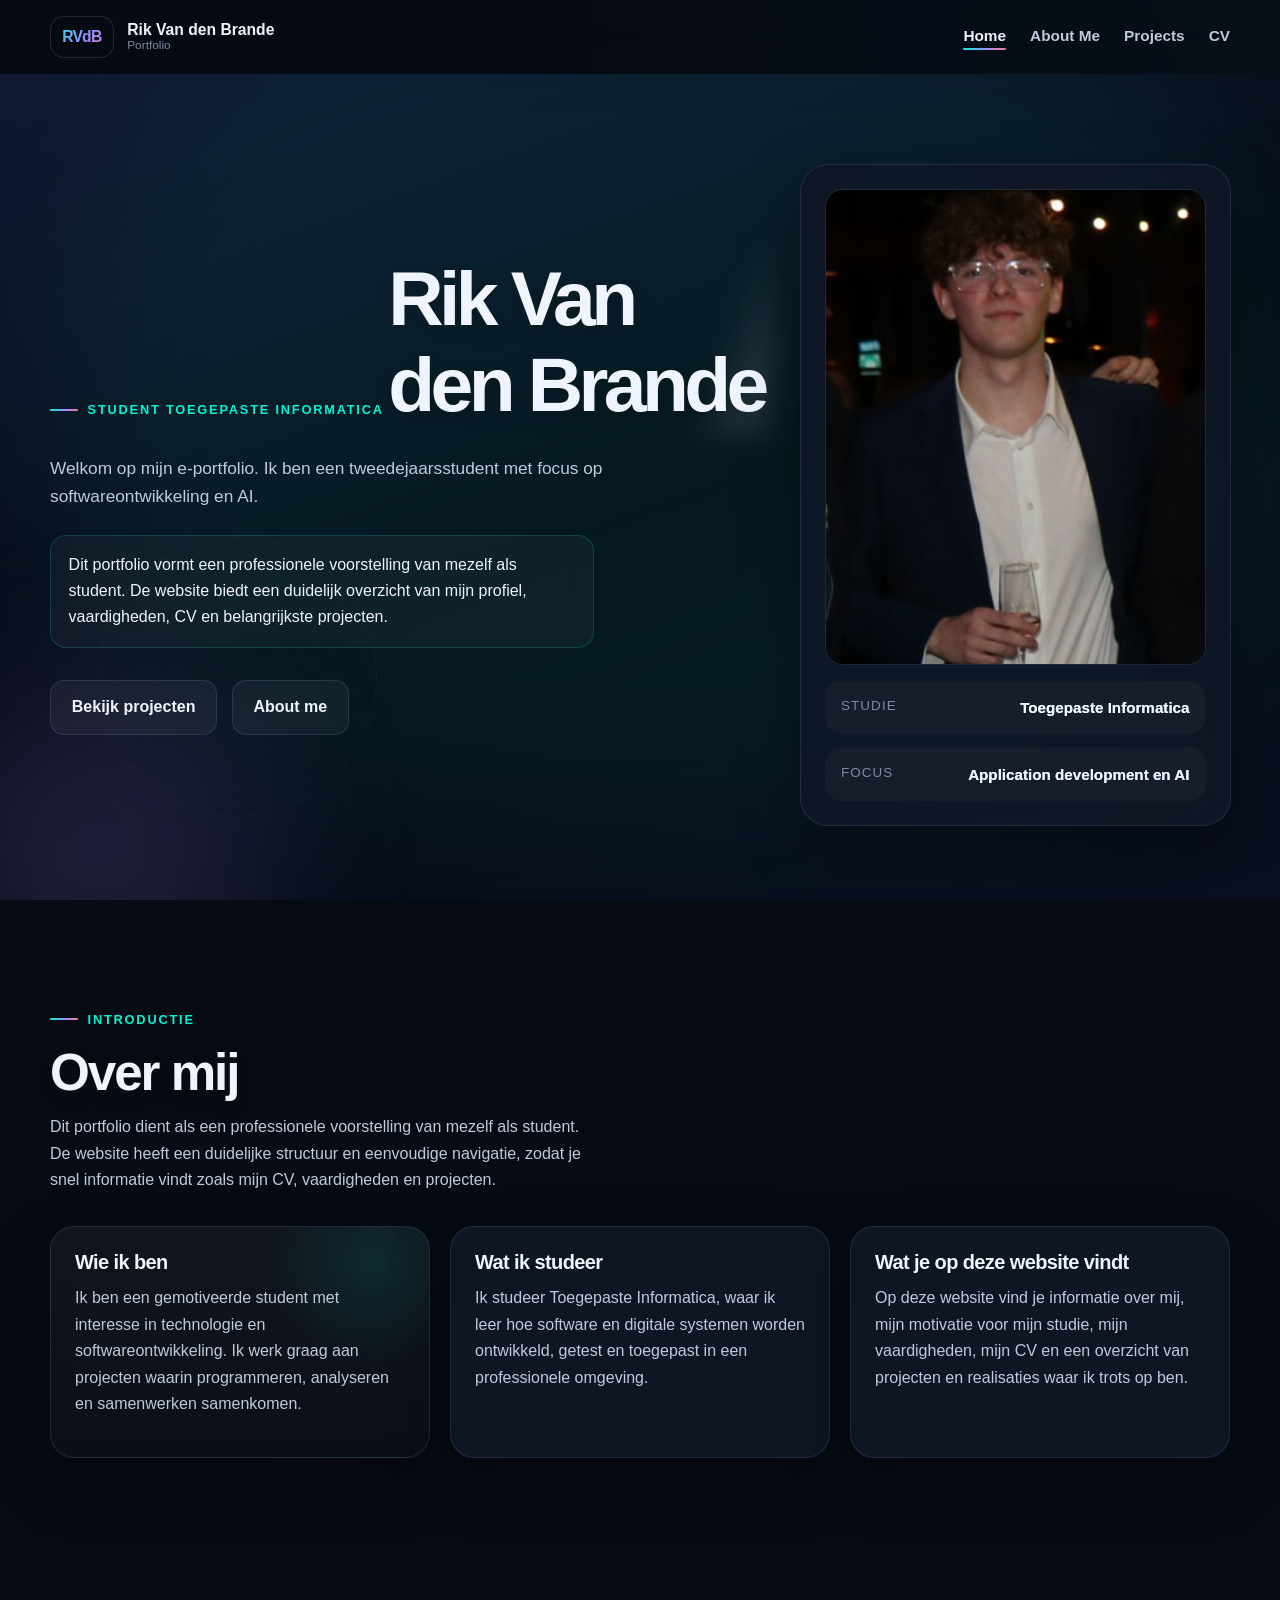
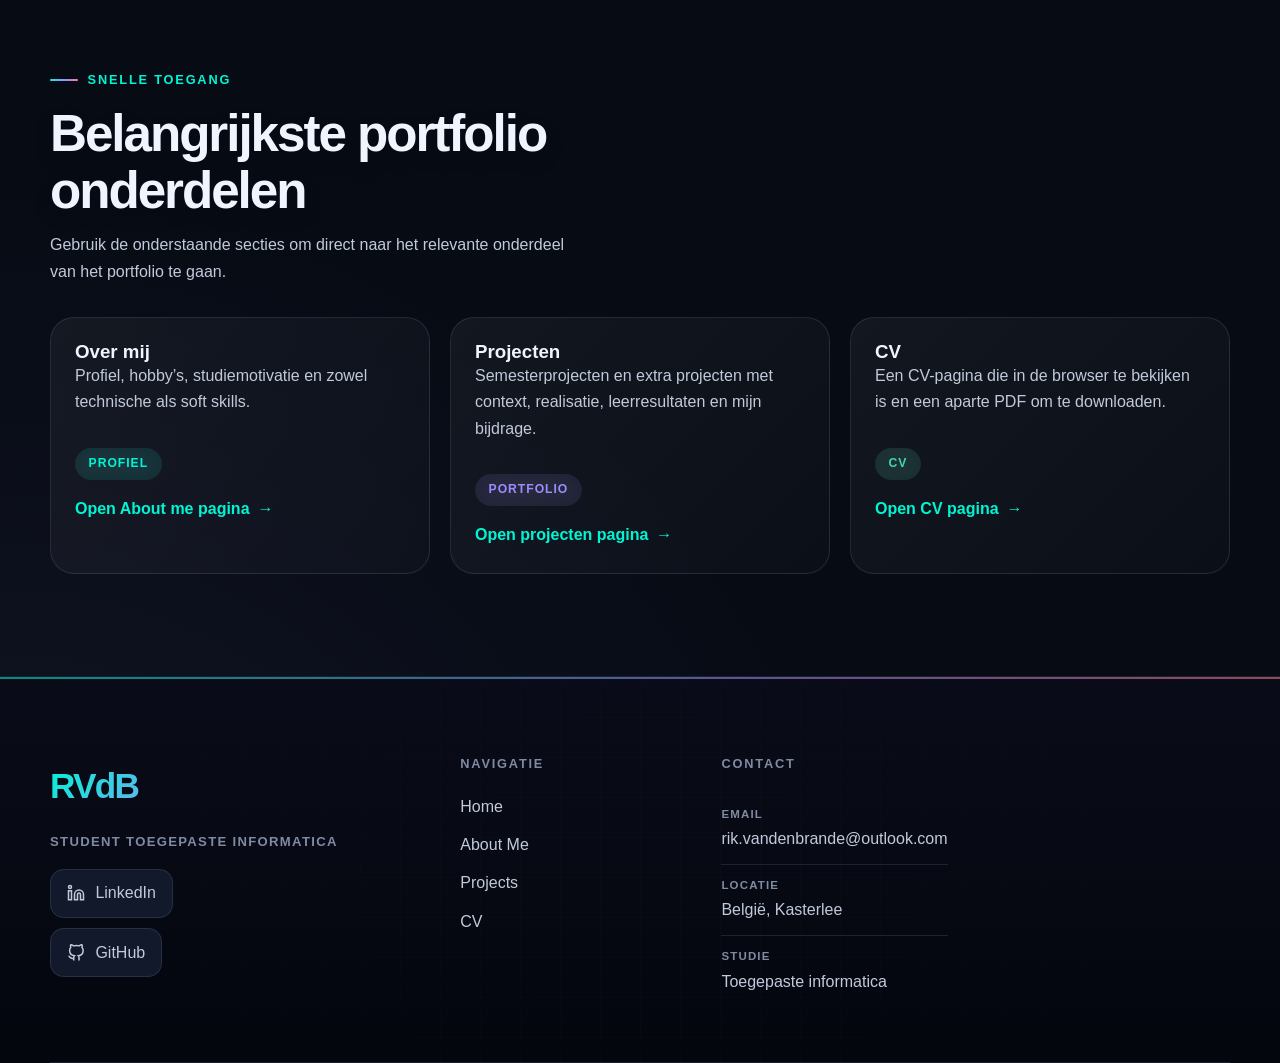
==== commit d700d7a2: "efx" ====
--- a/index.html
+++ b/index.html
@@ -5,6 +5,8 @@
   <meta name="viewport" content="width=device-width, initial-scale=1.0">
   <meta name="description" content="Professional e-portfolio of Rik Van den Brande, student Applied Computer Science / Electronics ICT.">
   <title>Home | Rik Van den Brande Portfolio</title>
+  <link rel="icon" type="image/svg+xml" href="assets/favicon.svg">
+  <link rel="shortcut icon" href="assets/favicon.svg">
   <link rel="stylesheet" href="portfolio.css">
 </head>
 <body>
@@ -53,7 +55,7 @@
         </div>
 
         <aside class="hero-card" aria-label="Profile summary">
-          <div class="hero-card__photo">
+          <div class="hero-card__photo hero-card__photo--interactive" tabindex="0" role="button" aria-label="Vieringseffect afspelen op profielfoto">
             <img src="assets/profile-photo.png" alt="Professional portret van Rik Van den Brande">
           </div>
           <div class="hero-card__meta">
@@ -74,6 +76,7 @@
       <div class="container">
         <div class="section-header reveal">
           <div class="eyebrow">Introductie</div>
+          <br>
         <h2>Over mij</h2>
         <p>
         Dit portfolio dient als een professionele voorstelling van mezelf als student. De website heeft een duidelijke structuur en eenvoudige navigatie, zodat je snel informatie vindt zoals mijn CV, vaardigheden en projecten.
@@ -82,7 +85,7 @@
 
         <div class="grid-three">
 
-          <article class="feature-card reveal">
+          <article class="feature-card feature-card--identity reveal">
             <h3>Wie ik ben</h3>
             <p>
             Ik ben een gemotiveerde student met interesse in technologie en softwareontwikkeling. Ik werk graag aan projecten waarin programmeren, analyseren en samenwerken samenkomen.
@@ -251,6 +254,64 @@
           btn.style.transform = "";
         });
       });
+
+      document.querySelectorAll(".section-header h2").forEach(function (title) {
+        const text = title.textContent.trim();
+        if (!text || title.querySelector("span")) {
+          return;
+        }
+
+        title.classList.add("glitch-title");
+        title.innerHTML = '<span data-text="' + text.replace(/"/g, "&quot;") + '">' + text + "</span>";
+      });
+
+      const photo = document.querySelector(".hero-card__photo--interactive");
+      if (photo) {
+        function launchFirework(clientX, clientY) {
+          const rect = photo.getBoundingClientRect();
+          const x = clientX - rect.left;
+          const y = clientY - rect.top;
+          const colors = ["#00f5d4", "#9c8cff", "#ff7b8d", "#ffd166", "#eff4ff"];
+          const bursts = 3;
+
+          for (let burstIndex = 0; burstIndex < bursts; burstIndex += 1) {
+            const burst = document.createElement("span");
+            const burstX = Math.min(rect.width - 20, Math.max(20, x + (burstIndex - 1) * 34));
+            const burstY = Math.min(rect.height - 20, Math.max(20, y - Math.abs(burstIndex - 1) * 12));
+
+            burst.className = "hero-card__photo-burst";
+            burst.style.left = burstX + "px";
+            burst.style.top = burstY + "px";
+            burst.style.color = colors[(Math.floor(Math.random() * colors.length) + burstIndex) % colors.length];
+
+            for (let sparkIndex = 0; sparkIndex < 12; sparkIndex += 1) {
+              const spark = document.createElement("span");
+              spark.className = "hero-card__photo-spark";
+              spark.style.setProperty("--angle", (sparkIndex * 30) + "deg");
+              spark.style.setProperty("--distance", (34 + Math.random() * 24) + "px");
+              spark.style.animationDelay = burstIndex * 60 + "ms";
+              burst.appendChild(spark);
+            }
+
+            photo.appendChild(burst);
+            window.setTimeout(function () {
+              burst.remove();
+            }, 950);
+          }
+        }
+
+        photo.addEventListener("click", function (event) {
+          launchFirework(event.clientX, event.clientY);
+        });
+
+        photo.addEventListener("keydown", function (event) {
+          if (event.key === "Enter" || event.key === " ") {
+            event.preventDefault();
+            const rect = photo.getBoundingClientRect();
+            launchFirework(rect.left + rect.width / 2, rect.top + rect.height / 2);
+          }
+        });
+      }
 
       const reveals = document.querySelectorAll(".reveal");
       if ("IntersectionObserver" in window) {
--- a/portfolio.css
+++ b/portfolio.css
@@ -109,6 +109,7 @@
   letter-spacing: 0.14em;
   text-transform: uppercase;
   color: var(--cyan);
+  transition: color 0.24s ease, transform 0.24s ease;
 }
 
 .eyebrow::before {
@@ -117,6 +118,17 @@
   height: 2px;
   border-radius: 999px;
   background: var(--accent-gradient);
+  transition: transform 0.24s ease, filter 0.24s ease;
+}
+
+.eyebrow:hover {
+  color: var(--violet);
+  transform: translateX(2px);
+}
+
+.eyebrow:hover::before {
+  transform: scaleX(1.08);
+  filter: saturate(1.15) brightness(1.08);
 }
 
 .section-header h2 {
@@ -527,6 +539,203 @@
   animation: glitchLayerRose 520ms steps(2, end) 1;
 }
 
+.glitch-title {
+  display: inline-block;
+  cursor: default;
+  position: relative;
+  isolation: isolate;
+}
+
+.glitch-title span {
+  display: inline-block;
+  position: relative;
+  isolation: isolate;
+  transition:
+    transform 0.18s ease,
+    text-shadow 0.35s ease,
+    filter 0.35s ease;
+  text-shadow: 0 8px 18px rgba(6, 10, 18, 0.2);
+}
+
+.glitch-title span::before,
+.glitch-title span::after {
+  content: attr(data-text);
+  position: absolute;
+  inset: 0;
+  opacity: 0;
+  pointer-events: none;
+  mix-blend-mode: screen;
+  transition: opacity 0.18s ease;
+}
+
+.glitch-title span::before {
+  color: rgba(0, 245, 212, 0.9);
+  text-shadow: -0.03em 0 0 rgba(0, 245, 212, 0.5);
+}
+
+.glitch-title span::after {
+  color: rgba(255, 123, 141, 0.9);
+  text-shadow: 0.03em 0 0 rgba(255, 123, 141, 0.45);
+}
+
+.glitch-title:hover span {
+  filter: brightness(1.03);
+  animation: nameGlitchPrimary 460ms steps(2, end) 1;
+}
+
+.glitch-title:hover span::before,
+.glitch-title:hover span::after {
+  opacity: 0.72;
+}
+
+.glitch-title:hover span::before {
+  animation: glitchLayerCyan 460ms steps(2, end) 1;
+}
+
+.glitch-title:hover span::after {
+  animation: glitchLayerRose 520ms steps(2, end) 1;
+}
+
+.about-title-special {
+  display: inline-block;
+  position: relative;
+  isolation: isolate;
+  transition:
+    transform 0.28s ease,
+    text-shadow 0.28s ease,
+    letter-spacing 0.28s ease,
+    filter 0.28s ease;
+}
+
+.about-title-special::before {
+  content: "";
+  position: absolute;
+  inset: auto -0.15em -0.08em;
+  height: 0.45em;
+  border-radius: 999px;
+  background: linear-gradient(90deg, rgba(0, 245, 212, 0.2), rgba(156, 140, 255, 0.28), rgba(255, 123, 141, 0.18));
+  filter: blur(10px);
+  opacity: 0;
+  transform: scaleX(0.3);
+  transform-origin: center;
+  transition: opacity 0.28s ease, transform 0.4s ease;
+  z-index: -1;
+}
+
+.about-title-special::after {
+  content: "";
+  position: absolute;
+  left: -0.02em;
+  right: -0.02em;
+  bottom: -0.14em;
+  height: 2px;
+  border-radius: 999px;
+  background: linear-gradient(90deg, var(--cyan), var(--violet), var(--rose));
+  transform: scaleX(0.22);
+  transform-origin: left;
+  transition: transform 0.38s ease;
+}
+
+.about-title-special:hover {
+  transform: translateY(-2px) skewX(-4deg);
+  letter-spacing: 0.015em;
+  filter: brightness(1.04);
+  text-shadow:
+    -0.04em 0 0 rgba(0, 245, 212, 0.42),
+    0.04em 0 0 rgba(156, 140, 255, 0.42),
+    0 12px 24px rgba(6, 10, 18, 0.28);
+}
+
+.about-title-special:hover::before {
+  opacity: 1;
+  transform: scaleX(1);
+}
+
+.about-title-special:hover::after {
+  transform: scaleX(1);
+}
+
+.about-hero-title {
+  display: inline-block;
+  position: relative;
+  isolation: isolate;
+  transition:
+    transform 0.6s cubic-bezier(0.22, 1, 0.36, 1),
+    filter 0.6s cubic-bezier(0.22, 1, 0.36, 1),
+    text-shadow 0.6s cubic-bezier(0.22, 1, 0.36, 1),
+    letter-spacing 0.6s cubic-bezier(0.22, 1, 0.36, 1);
+  text-shadow: 0 10px 24px rgba(6, 10, 18, 0.22);
+}
+
+.about-hero-title::before {
+  content: "";
+  position: absolute;
+  inset: -0.12em -0.18em;
+  border-radius: 0.28em;
+  background:
+    linear-gradient(
+      115deg,
+      transparent 0%,
+      transparent 18%,
+      rgba(0, 245, 212, 0.22) 28%,
+      rgba(156, 140, 255, 0.26) 48%,
+      rgba(255, 123, 141, 0.2) 68%,
+      transparent 82%,
+      transparent 100%
+    );
+  background-size: 220% 100%;
+  opacity: 0;
+  filter: blur(10px);
+  transform: translateX(-16%) skewX(-14deg);
+  transition:
+    opacity 0.45s ease,
+    transform 0.8s cubic-bezier(0.22, 1, 0.36, 1),
+    background-position 0.95s cubic-bezier(0.22, 1, 0.36, 1);
+  z-index: -2;
+}
+
+.about-hero-title::after {
+  content: "";
+  position: absolute;
+  left: 0.02em;
+  right: 0.02em;
+  top: 54%;
+  height: 0.42em;
+  border-radius: 0.08em;
+  background:
+    linear-gradient(90deg, rgba(0, 245, 212, 0.22), rgba(156, 140, 255, 0.28), rgba(255, 123, 141, 0.2));
+  opacity: 0;
+  transform: scaleX(0.08) skewX(-24deg);
+  transform-origin: left;
+  filter: blur(5px);
+  transition:
+    opacity 0.4s ease,
+    transform 0.75s cubic-bezier(0.22, 1, 0.36, 1);
+  z-index: -1;
+}
+
+.about-hero-title:hover {
+  transform: translateY(-2px) scale(1.012);
+  filter: brightness(1.05);
+  letter-spacing: 0.012em;
+  text-shadow:
+    -0.016em 0 0 rgba(0, 245, 212, 0.32),
+    0.016em 0 0 rgba(156, 140, 255, 0.32),
+    0.045em 0 0 rgba(255, 123, 141, 0.18),
+    0 14px 30px rgba(6, 10, 18, 0.34);
+}
+
+.about-hero-title:hover::before {
+  opacity: 1;
+  background-position: 100% 0;
+  transform: translateX(4%) skewX(-14deg);
+}
+
+.about-hero-title:hover::after {
+  opacity: 1;
+  transform: scaleX(1) skewX(-24deg);
+}
+
 @keyframes nameGlitchPrimary {
   0% {
     transform: translate3d(0, 0, 0);
@@ -817,6 +1026,67 @@
   transform: translateZ(0);
 }
 
+.hero-card__photo--interactive {
+  position: relative;
+  cursor: pointer;
+  isolation: isolate;
+}
+
+.hero-card__photo--interactive:focus-visible {
+  outline: 2px solid rgba(0, 245, 212, 0.8);
+  outline-offset: 4px;
+}
+
+.hero-card__photo-burst {
+  position: absolute;
+  width: 14px;
+  height: 14px;
+  margin: -7px 0 0 -7px;
+  border-radius: 50%;
+  pointer-events: none;
+  z-index: 3;
+  animation: fireworkBurst 850ms ease-out forwards;
+}
+
+.hero-card__photo-spark {
+  position: absolute;
+  left: 50%;
+  top: 50%;
+  width: 4px;
+  height: 24px;
+  margin-left: -2px;
+  margin-top: -22px;
+  border-radius: 999px;
+  background: linear-gradient(180deg, rgba(255, 255, 255, 0.98), currentColor 70%, rgba(255, 255, 255, 0));
+  transform-origin: 50% 100%;
+  animation: fireworkSpark 850ms ease-out forwards;
+}
+
+@keyframes fireworkBurst {
+  0% {
+    transform: scale(0.2);
+    opacity: 0;
+  }
+  18% {
+    opacity: 1;
+  }
+  100% {
+    transform: scale(1.05);
+    opacity: 0;
+  }
+}
+
+@keyframes fireworkSpark {
+  0% {
+    transform: rotate(var(--angle)) translateY(0) scaleY(0.4);
+    opacity: 1;
+  }
+  100% {
+    transform: rotate(var(--angle)) translateY(calc(var(--distance) * -1)) scaleY(1.05);
+    opacity: 0;
+  }
+}
+
 .hero-card__photo img {
   width: 100%;
   height: 100%;
@@ -922,6 +1192,74 @@
   font-size: 1.25rem;
   letter-spacing: -0.03em;
   margin-bottom: 0.75rem;
+}
+
+.feature-card--identity {
+  isolation: isolate;
+  background:
+    radial-gradient(circle at 85% 15%, rgba(0, 245, 212, 0.1), transparent 28%),
+    linear-gradient(180deg, rgba(255, 255, 255, 0.045), rgba(255, 255, 255, 0.02));
+}
+
+.feature-card--identity::after {
+  content: "";
+  position: absolute;
+  inset: -35%;
+  background:
+    conic-gradient(
+      from 0deg,
+      transparent 0deg,
+      rgba(0, 245, 212, 0.3) 60deg,
+      rgba(156, 140, 255, 0.38) 140deg,
+      rgba(255, 123, 141, 0.28) 220deg,
+      transparent 300deg
+    );
+  opacity: 0;
+  filter: blur(28px);
+  transform: scale(0.75) rotate(0deg);
+  transition: opacity 0.35s ease, transform 0.7s ease;
+  pointer-events: none;
+  z-index: 0;
+}
+
+.feature-card--identity > * {
+  position: relative;
+  z-index: 1;
+}
+
+.feature-card--identity h3 {
+  transition: transform 0.35s ease, letter-spacing 0.35s ease, text-shadow 0.35s ease;
+}
+
+.feature-card--identity p {
+  transition: transform 0.35s ease, color 0.35s ease;
+}
+
+.feature-card--identity:hover {
+  transform: translateY(-10px) rotateX(2deg) rotateY(-2deg) scale(1.015);
+  border-color: rgba(156, 140, 255, 0.3);
+  box-shadow:
+    0 30px 56px rgba(0, 0, 0, 0.34),
+    0 0 0 1px rgba(156, 140, 255, 0.12);
+}
+
+.feature-card--identity:hover::after {
+  opacity: 1;
+  transform: scale(1) rotate(120deg);
+}
+
+.feature-card--identity:hover h3 {
+  transform: translateX(6px);
+  letter-spacing: 0.01em;
+  text-shadow:
+    -0.04em 0 0 rgba(0, 245, 212, 0.45),
+    0.04em 0 0 rgba(156, 140, 255, 0.4),
+    0 10px 24px rgba(6, 10, 18, 0.3);
+}
+
+.feature-card--identity:hover p {
+  transform: translateX(3px);
+  color: var(--text);
 }
 
 .list {
@@ -1831,8 +2169,41 @@
 }
 
 @media (max-width: 760px) {
+  :root {
+    --nav-height: 82px;
+  }
+
+  .container {
+    width: min(var(--max-width), calc(100% - 1.25rem));
+  }
+
+  .nav {
+    gap: 0.75rem;
+  }
+
+  .brand {
+    min-width: 0;
+    gap: 0.7rem;
+  }
+
+  .brand__mark {
+    min-width: 48px;
+    height: 38px;
+    padding: 0 0.55rem;
+    font-size: 0.9rem;
+  }
+
+  .brand__name {
+    font-size: 0.9rem;
+  }
+
+  .brand__role {
+    font-size: 0.68rem;
+  }
+
   .nav__toggle {
     display: block;
+    flex-shrink: 0;
   }
 
   .nav__links {
@@ -1871,9 +2242,64 @@
     padding: 4rem 0;
   }
 
+  .hero {
+    padding-top: 0.4rem;
+  }
+
+  .hero__inner,
+  .page-hero__inner {
+    gap: 1.4rem;
+    padding-block: 2.6rem 2.2rem;
+  }
+
   .hero__content h1,
   .page-hero__content h1 {
     font-size: clamp(2.5rem, 10vw, 4rem);
+  }
+
+  .hero__content,
+  .page-hero__content {
+    gap: 1rem;
+  }
+
+  .hero__actions,
+  .cv-download {
+    flex-direction: column;
+    align-items: stretch;
+  }
+
+  .hero__actions .btn,
+  .cv-download .btn,
+  .cv-download a {
+    width: 100%;
+    justify-content: center;
+  }
+
+  .hero-card,
+  .project-card,
+  .feature-card,
+  .cv-panel,
+  .timeline-card,
+  .project-quicklink,
+  .skill-group,
+  .competency-card {
+    padding: 1.2rem;
+  }
+
+  .hero-card {
+    max-width: none;
+  }
+
+  .hero-card__meta {
+    grid-template-columns: 1fr;
+  }
+
+  .meta-pill {
+    min-width: 0;
+  }
+
+  .project-card {
+    border-radius: 22px;
   }
 
   .stats-row,
@@ -1894,6 +2320,21 @@
     align-items: start;
   }
 
+  .project-card__meta,
+  .cv-item__meta {
+    gap: 0.45rem;
+  }
+
+  .gallery-grid img {
+    height: 190px;
+  }
+
+  .footer__main,
+  .footer__bottom,
+  .site-footer__inner {
+    gap: 1rem;
+  }
+
   .footer__main {
     grid-template-columns: 1fr;
   }
@@ -1903,3 +2344,72 @@
     align-items: start;
   }
 }
+
+@media (max-width: 480px) {
+  .container {
+    width: min(var(--max-width), calc(100% - 1rem));
+  }
+
+  .section {
+    padding: 3.25rem 0;
+  }
+
+  .nav {
+    gap: 0.5rem;
+  }
+
+  .brand__text {
+    min-width: 0;
+  }
+
+  .brand__name,
+  .brand__role {
+    white-space: normal;
+  }
+
+  .nav__links {
+    inset-inline: 0.5rem;
+  }
+
+  .hero__inner,
+  .page-hero__inner {
+    padding-block: 2.2rem 1.9rem;
+  }
+
+  .hero__content h1,
+  .page-hero__content h1 {
+    font-size: clamp(2.15rem, 12vw, 3rem);
+  }
+
+  .section-header h2 {
+    font-size: clamp(1.8rem, 8vw, 2.3rem);
+  }
+
+  .hero-card,
+  .project-card,
+  .feature-card,
+  .cv-panel,
+  .timeline-card,
+  .project-quicklink,
+  .skill-group,
+  .competency-card,
+  .stat-card {
+    padding: 1rem;
+  }
+
+  .badge,
+  .tag,
+  .skill-group li {
+    white-space: normal;
+    text-align: center;
+    justify-content: center;
+  }
+
+  .gallery-grid img {
+    height: 170px;
+  }
+
+  .stat-card strong {
+    font-size: 1.55rem;
+  }
+}
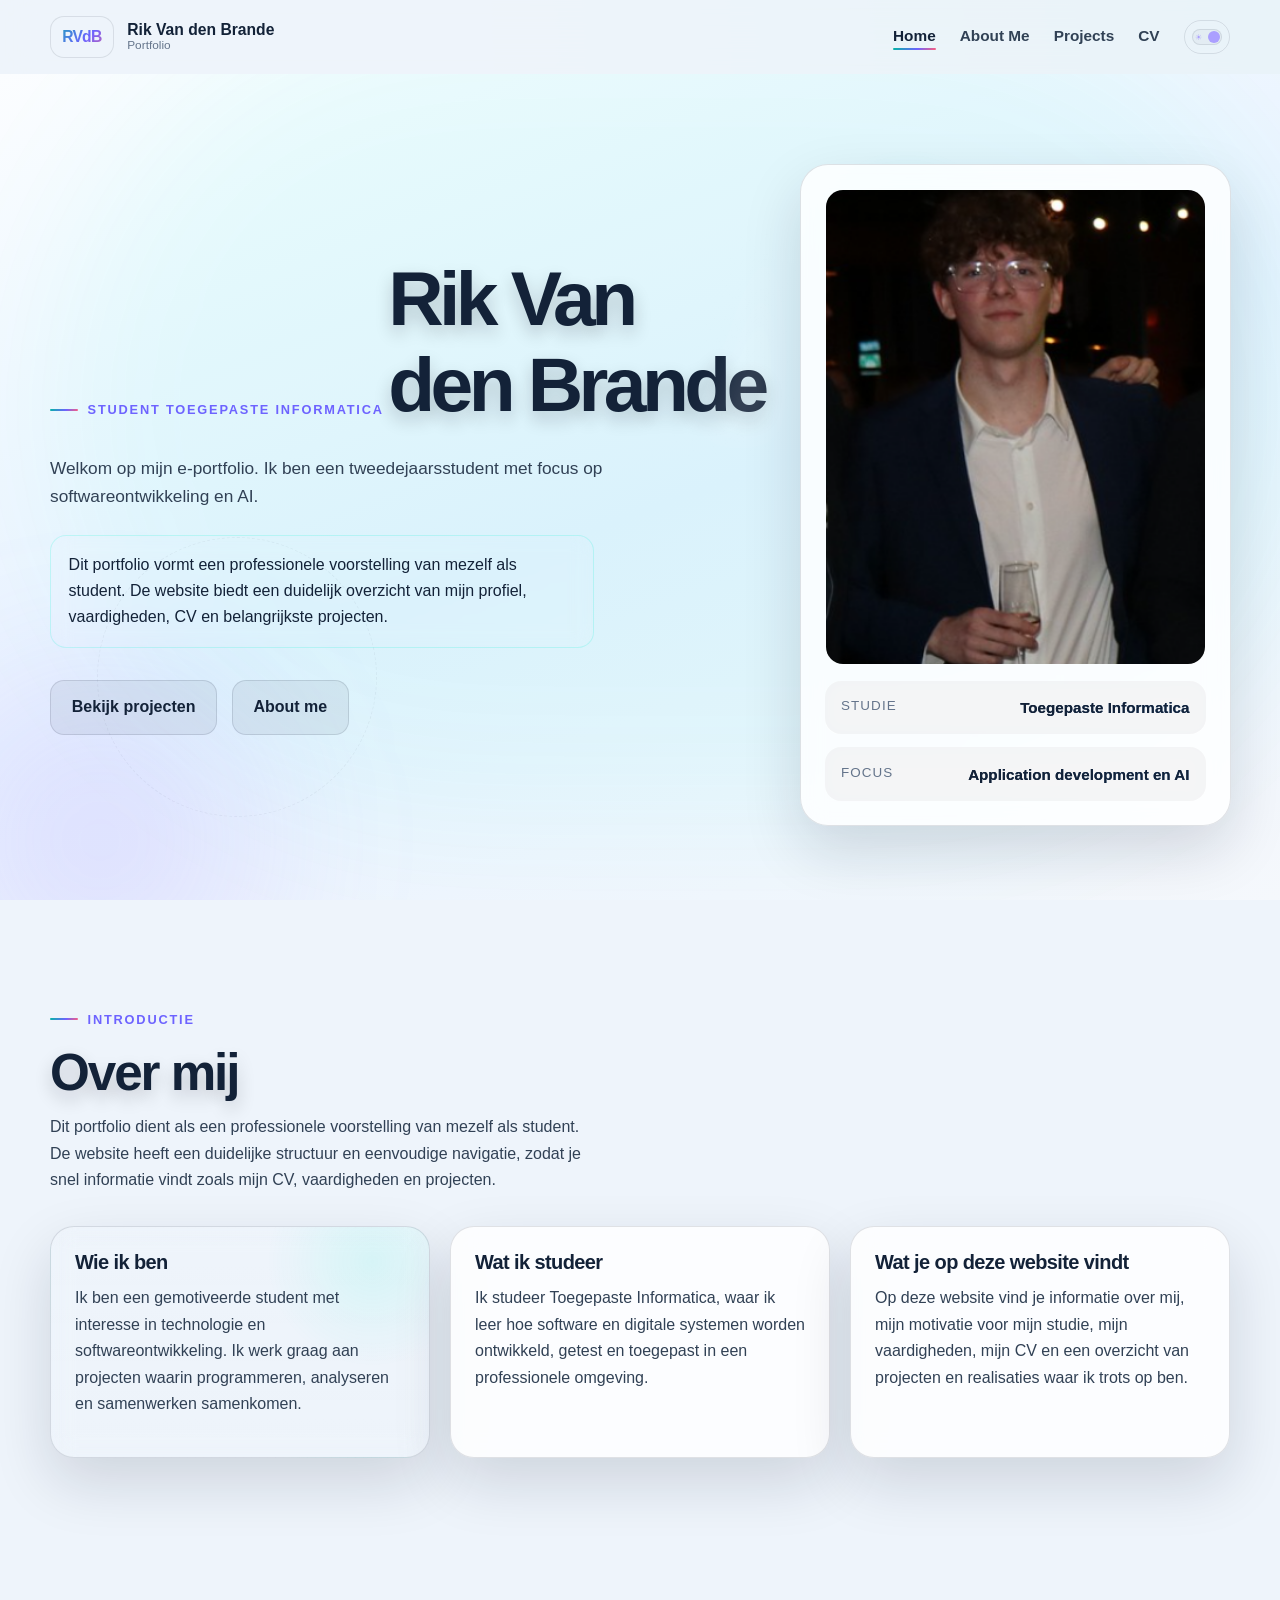
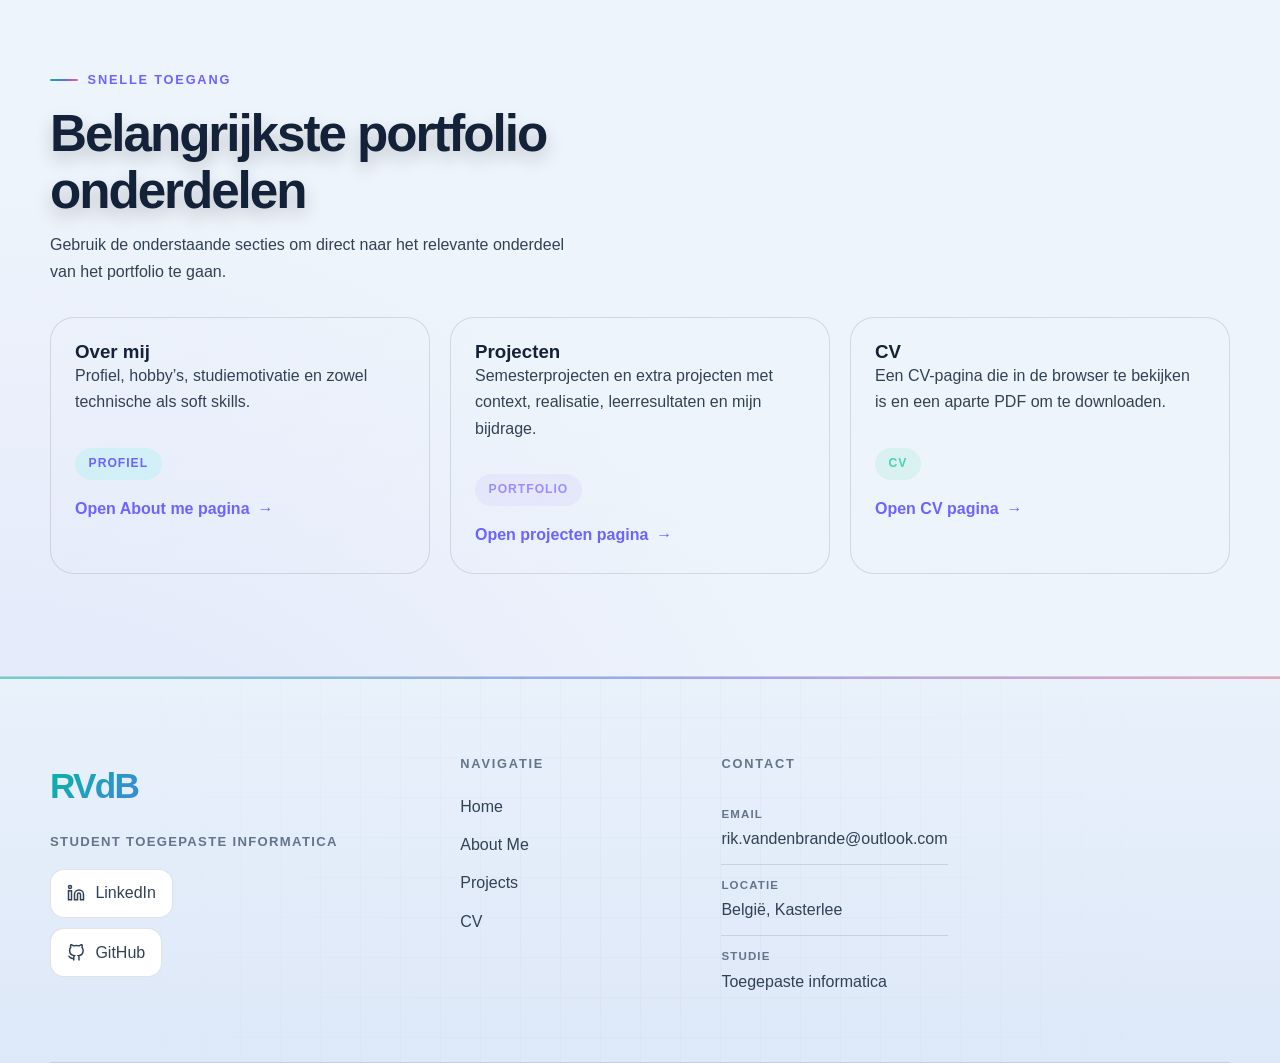
==== commit 54fc8851: "light" ====
--- a/index.html
+++ b/index.html
@@ -7,6 +7,20 @@
   <title>Home | Rik Van den Brande Portfolio</title>
   <link rel="icon" type="image/svg+xml" href="assets/favicon.svg">
   <link rel="shortcut icon" href="assets/favicon.svg">
+  <script>
+    (function () {
+      try {
+        var storedTheme = localStorage.getItem("portfolio-theme");
+        var systemPrefersLight = window.matchMedia && window.matchMedia("(prefers-color-scheme: light)").matches;
+        var theme = storedTheme || (systemPrefersLight ? "light" : "dark");
+        document.documentElement.setAttribute("data-theme", theme);
+        document.documentElement.style.colorScheme = theme;
+      } catch (error) {
+        document.documentElement.setAttribute("data-theme", "dark");
+        document.documentElement.style.colorScheme = "dark";
+      }
+    }());
+  </script>
   <link rel="stylesheet" href="portfolio.css">
 </head>
 <body>
@@ -20,11 +34,6 @@
           <span class="brand__role">Portfolio</span>
         </span>
       </a>
-      <button class="nav__toggle" id="nav-toggle" aria-expanded="false" aria-controls="nav-links" aria-label="Toggle navigation">
-        <span></span>
-        <span></span>
-        <span></span>
-      </button>
       <nav aria-label="Main navigation">
         <ul class="nav__links" id="nav-links">
           <li><a class="nav__link" href="index.html" aria-current="page">Home</a></li>
@@ -33,6 +42,19 @@
           <li><a class="nav__link" href="cv.html">CV</a></li>
         </ul>
       </nav>
+      <div class="nav__actions">
+        <button class="theme-toggle" id="theme-toggle" type="button" aria-label="Switch to light mode" aria-pressed="true">
+          <span class="theme-toggle__track" aria-hidden="true">
+            <span class="theme-toggle__thumb"></span>
+          </span>
+          <span class="theme-toggle__text" aria-hidden="true">☀</span>
+        </button>
+        <button class="nav__toggle" id="nav-toggle" aria-expanded="false" aria-controls="nav-links" aria-label="Toggle navigation">
+          <span></span>
+          <span></span>
+          <span></span>
+        </button>
+      </div>
     </div>
   </header>
 
@@ -210,136 +232,6 @@
     </div>
   </footer>
 
-  <script>
-    (function () {
-      const header = document.getElementById("site-header");
-      const toggle = document.getElementById("nav-toggle");
-      const links = document.getElementById("nav-links");
-
-      function updateHeader() {
-        if (window.scrollY > 12) {
-          header.classList.add("is-scrolled");
-        } else {
-          header.classList.remove("is-scrolled");
-        }
-      }
-
-      function closeMenu() {
-        toggle.setAttribute("aria-expanded", "false");
-        links.classList.remove("is-open");
-      }
-
-      toggle.addEventListener("click", function () {
-        const expanded = toggle.getAttribute("aria-expanded") === "true";
-        toggle.setAttribute("aria-expanded", String(!expanded));
-        links.classList.toggle("is-open");
-      });
-
-      links.querySelectorAll("a").forEach(function (link) {
-        link.addEventListener("click", closeMenu);
-      });
-
-      // Magnetic button effect
-      const buttons = document.querySelectorAll(".btn");
-      buttons.forEach(function (btn) {
-        btn.addEventListener("mousemove", function (e) {
-          const rect = btn.getBoundingClientRect();
-          const x = e.clientX - rect.left - rect.width / 2;
-          const y = e.clientY - rect.top - rect.height / 2;
-          
-          btn.style.transform = `translateY(-2px) scale(1.02) translate(${x * 0.15}px, ${y * 0.15}px)`;
-        });
-
-        btn.addEventListener("mouseleave", function () {
-          btn.style.transform = "";
-        });
-      });
-
-      document.querySelectorAll(".section-header h2").forEach(function (title) {
-        const text = title.textContent.trim();
-        if (!text || title.querySelector("span")) {
-          return;
-        }
-
-        title.classList.add("glitch-title");
-        title.innerHTML = '<span data-text="' + text.replace(/"/g, "&quot;") + '">' + text + "</span>";
-      });
-
-      const photo = document.querySelector(".hero-card__photo--interactive");
-      if (photo) {
-        function launchFirework(clientX, clientY) {
-          const rect = photo.getBoundingClientRect();
-          const x = clientX - rect.left;
-          const y = clientY - rect.top;
-          const colors = ["#00f5d4", "#9c8cff", "#ff7b8d", "#ffd166", "#eff4ff"];
-          const bursts = 3;
-
-          for (let burstIndex = 0; burstIndex < bursts; burstIndex += 1) {
-            const burst = document.createElement("span");
-            const burstX = Math.min(rect.width - 20, Math.max(20, x + (burstIndex - 1) * 34));
-            const burstY = Math.min(rect.height - 20, Math.max(20, y - Math.abs(burstIndex - 1) * 12));
-
-            burst.className = "hero-card__photo-burst";
-            burst.style.left = burstX + "px";
-            burst.style.top = burstY + "px";
-            burst.style.color = colors[(Math.floor(Math.random() * colors.length) + burstIndex) % colors.length];
-
-            for (let sparkIndex = 0; sparkIndex < 12; sparkIndex += 1) {
-              const spark = document.createElement("span");
-              spark.className = "hero-card__photo-spark";
-              spark.style.setProperty("--angle", (sparkIndex * 30) + "deg");
-              spark.style.setProperty("--distance", (34 + Math.random() * 24) + "px");
-              spark.style.animationDelay = burstIndex * 60 + "ms";
-              burst.appendChild(spark);
-            }
-
-            photo.appendChild(burst);
-            window.setTimeout(function () {
-              burst.remove();
-            }, 950);
-          }
-        }
-
-        photo.addEventListener("click", function (event) {
-          launchFirework(event.clientX, event.clientY);
-        });
-
-        photo.addEventListener("keydown", function (event) {
-          if (event.key === "Enter" || event.key === " ") {
-            event.preventDefault();
-            const rect = photo.getBoundingClientRect();
-            launchFirework(rect.left + rect.width / 2, rect.top + rect.height / 2);
-          }
-        });
-      }
-
-      const reveals = document.querySelectorAll(".reveal");
-      if ("IntersectionObserver" in window) {
-        const observer = new IntersectionObserver(function (entries) {
-          entries.forEach(function (entry) {
-            if (entry.isIntersecting) {
-              entry.target.classList.add("is-visible");
-              observer.unobserve(entry.target);
-            }
-          });
-        }, { threshold: 0.15 });
-
-        reveals.forEach(function (item) {
-          observer.observe(item);
-        });
-      } else {
-        reveals.forEach(function (item) {
-          item.classList.add("is-visible");
-        });
-      }
-
-      requestAnimationFrame(function () {
-        document.body.classList.add("is-ready");
-      });
-
-      updateHeader();
-      window.addEventListener("scroll", updateHeader, { passive: true });
-    }());
-  </script>
+  <script src="site.js"></script>
 </body>
 </html>
--- a/portfolio.css
+++ b/portfolio.css
@@ -24,6 +24,55 @@
   --font-body: "Segoe UI", Arial, sans-serif;
   --tilt-x: 0deg;
   --tilt-y: 0deg;
+  --bg-orb-1: rgba(0, 245, 212, 0.08);
+  --bg-orb-2: rgba(156, 140, 255, 0.08);
+  --surface-overlay: rgba(255, 255, 255, 0.04);
+  --surface-overlay-strong: rgba(255, 255, 255, 0.06);
+  --surface-outline: rgba(255, 255, 255, 0.12);
+  --header-bg: rgba(7, 11, 20, 0.78);
+  --header-bg-scrolled: rgba(7, 11, 20, 0.92);
+  --title-gradient: linear-gradient(135deg, #ffffff 0%, #dce8ff 45%, #ffffff 100%);
+  --hero-dot: rgba(255, 255, 255, 0.12);
+  --hero-ring: rgba(255, 255, 255, 0.14);
+  --shine-overlay: rgba(255, 255, 255, 0.22);
+  --mobile-menu-bg: rgba(10, 15, 25, 0.96);
+  --nav-link-hover-bg: rgba(255, 255, 255, 0.05);
+  --footer-bg: linear-gradient(180deg, #090c18 0%, #04060e 100%);
+  --footer-grid: rgba(255, 255, 255, 0.03);
+  color-scheme: dark;
+}
+
+html[data-theme="light"] {
+  --bg: #eef4fb;
+  --bg-soft: #dfe9f6;
+  --bg-card: rgba(255, 255, 255, 0.82);
+  --bg-card-strong: #ffffff;
+  --text: #132238;
+  --text-soft: #314155;
+  --text-muted: #64748b;
+  --border: rgba(15, 23, 42, 0.12);
+  --border-strong: rgba(0, 184, 162, 0.26);
+  --cyan: #6d63ff;
+  --shadow: 0 24px 60px rgba(15, 23, 42, 0.14);
+  --hero-gradient: linear-gradient(160deg, #fbfdff 0%, #e9f2ff 52%, #f5f8fc 100%);
+  --accent-gradient: linear-gradient(135deg, #00b8a2 0%, #6d63ff 56%, #ff5f7a 100%);
+  --card-gradient: linear-gradient(135deg, rgba(0, 184, 162, 0.12), rgba(109, 99, 255, 0.08));
+  --bg-orb-1: rgba(0, 184, 162, 0.12);
+  --bg-orb-2: rgba(109, 99, 255, 0.12);
+  --surface-overlay: rgba(15, 23, 42, 0.04);
+  --surface-overlay-strong: rgba(15, 23, 42, 0.06);
+  --surface-outline: rgba(15, 23, 42, 0.1);
+  --header-bg: rgba(238, 244, 251, 0.82);
+  --header-bg-scrolled: rgba(238, 244, 251, 0.96);
+  --title-gradient: linear-gradient(135deg, #11223a 0%, #2f5f98 45%, #11223a 100%);
+  --hero-dot: rgba(15, 23, 42, 0.08);
+  --hero-ring: rgba(15, 23, 42, 0.12);
+  --shine-overlay: rgba(255, 255, 255, 0.32);
+  --mobile-menu-bg: rgba(255, 255, 255, 0.96);
+  --nav-link-hover-bg: rgba(15, 23, 42, 0.06);
+  --footer-bg: linear-gradient(180deg, #e9f1fb 0%, #dde8f8 100%);
+  --footer-grid: rgba(15, 23, 42, 0.05);
+  color-scheme: light;
 }
 
 *,
@@ -42,13 +91,13 @@
   font-family: var(--font-body);
   color: var(--text);
   background:
-    radial-gradient(circle at top right, rgba(0, 245, 212, 0.08), transparent 28%),
-    radial-gradient(circle at bottom left, rgba(156, 140, 255, 0.08), transparent 30%),
+    radial-gradient(circle at top right, var(--bg-orb-1), transparent 28%),
+    radial-gradient(circle at bottom left, var(--bg-orb-2), transparent 30%),
     var(--bg);
   line-height: 1.65;
   opacity: 0;
   transform: translateY(14px);
-  transition: opacity 0.55s ease, transform 0.55s ease;
+  transition: opacity 0.55s ease, transform 0.55s ease, background-color 0.3s ease, color 0.3s ease;
 }
 
 body.is-ready {
@@ -163,14 +212,14 @@
   z-index: 300;
   height: var(--nav-height);
   backdrop-filter: blur(18px);
-  background: rgba(7, 11, 20, 0.78);
+  background: var(--header-bg);
   border-bottom: 1px solid transparent;
   transition: border-color 0.25s ease, background 0.25s ease;
 }
 
 .site-header.is-scrolled {
   border-bottom-color: var(--border);
-  background: rgba(7, 11, 20, 0.92);
+  background: var(--header-bg-scrolled);
 }
 
 .nav {
@@ -179,6 +228,10 @@
   align-items: center;
   justify-content: space-between;
   gap: 1.5rem;
+}
+
+.nav > nav {
+  margin-left: auto;
 }
 
 .brand {
@@ -201,8 +254,8 @@
   height: 42px;
   padding: 0 0.7rem;
   border-radius: 14px;
-  background: rgba(255, 255, 255, 0.04);
-  border: 1px solid rgba(255, 255, 255, 0.12);
+  background: var(--surface-overlay);
+  border: 1px solid var(--surface-outline);
   background-image: var(--accent-gradient);
   -webkit-background-clip: text;
   background-clip: text;
@@ -284,8 +337,104 @@
   padding: 0;
   border: 1px solid var(--border);
   border-radius: 12px;
-  background: rgba(255, 255, 255, 0.04);
+  background: var(--surface-overlay);
   cursor: pointer;
+}
+
+.nav__actions {
+  display: flex;
+  align-items: center;
+  gap: 0.55rem;
+  flex-shrink: 0;
+}
+
+.theme-toggle {
+  display: inline-flex;
+  align-items: center;
+  gap: 0.4rem;
+  min-height: 34px;
+  padding: 0.18rem 0.45rem;
+  border: 1px solid var(--border);
+  border-radius: 999px;
+  background: transparent;
+  color: var(--text);
+  cursor: pointer;
+  opacity: 0.82;
+  transition: background 0.2s ease, border-color 0.2s ease, opacity 0.2s ease;
+}
+
+.theme-toggle:hover {
+  border-color: var(--border);
+  background: var(--surface-overlay);
+  opacity: 1;
+}
+
+.theme-toggle__track {
+  position: relative;
+  width: 30px;
+  height: 16px;
+  border-radius: 999px;
+  background: var(--surface-overlay);
+  box-shadow: inset 0 0 0 1px var(--border);
+  overflow: hidden;
+  transition: background 0.28s ease, box-shadow 0.28s ease;
+}
+
+.theme-toggle__track::before,
+.theme-toggle__track::after {
+  position: absolute;
+  top: 50%;
+  font-size: 0.52rem;
+  line-height: 1;
+  color: var(--text-soft);
+  transform: translateY(-50%);
+  transition: opacity 0.28s ease, transform 0.32s cubic-bezier(0.22, 1, 0.36, 1), color 0.28s ease;
+}
+
+.theme-toggle__track::before {
+  content: "\2600";
+  left: 3px;
+  opacity: 0;
+  transform: translateY(-50%) scale(0.78);
+}
+
+.theme-toggle__track::after {
+  content: "\263E";
+  right: 3px;
+  opacity: 1;
+  transform: translateY(-50%) scale(1);
+}
+
+.theme-toggle__thumb {
+  position: absolute;
+  top: 2px;
+  left: 2px;
+  width: 12px;
+  height: 12px;
+  border-radius: 50%;
+  background: var(--text);
+  box-shadow: none;
+  transition: transform 0.32s cubic-bezier(0.22, 1, 0.36, 1), background 0.28s ease;
+}
+
+html[data-theme="light"] .theme-toggle__thumb {
+  transform: translateX(14px);
+  background: var(--violet);
+}
+
+.theme-toggle__text {
+  display: none;
+}
+
+html[data-theme="light"] .theme-toggle__track::before {
+  opacity: 1;
+  transform: translateY(-50%) scale(1);
+  color: var(--violet);
+}
+
+html[data-theme="light"] .theme-toggle__track::after {
+  opacity: 0;
+  transform: translateY(-50%) scale(0.78);
 }
 
 .nav__toggle span {
@@ -339,7 +488,7 @@
   height: 220px;
   border-radius: 50%;
   background:
-    radial-gradient(circle, rgba(255, 255, 255, 0.12) 0 4%, transparent 4% 100%),
+    radial-gradient(circle, var(--hero-dot) 0 4%, transparent 4% 100%),
     radial-gradient(circle, rgba(0, 245, 212, 0.18), transparent 66%);
   opacity: 0.5;
   filter: blur(2px);
@@ -355,7 +504,7 @@
   width: 280px;
   height: 280px;
   border-radius: 50%;
-  border: 1px dashed rgba(255, 255, 255, 0.14);
+  border: 1px dashed var(--hero-ring);
   opacity: 0.4;
   animation: spinHalo 24s linear infinite;
   pointer-events: none;
@@ -433,7 +582,7 @@
 .hero__content h1,
 .page-hero__content h1,
 .section-header h2 {
-  background: linear-gradient(135deg, #ffffff 0%, #dce8ff 45%, #ffffff 100%);
+  background: var(--title-gradient);
   background-size: 180% auto;
   -webkit-background-clip: text;
   background-clip: text;
@@ -456,7 +605,7 @@
     110deg,
     transparent 0%,
     transparent 44%,
-    rgba(255, 255, 255, 0.22) 50%,
+    var(--shine-overlay) 50%,
     transparent 56%,
     transparent 100%
   );
@@ -944,7 +1093,7 @@
 }
 
 .btn--secondary {
-  background: rgba(255, 255, 255, 0.05);
+  background: var(--surface-overlay-strong);
   border-color: var(--border);
 }
 
@@ -969,6 +1118,7 @@
   border: 1px solid var(--border);
   box-shadow: var(--shadow);
   backdrop-filter: blur(12px);
+  transition: background 0.3s ease, border-color 0.3s ease, box-shadow 0.3s ease, transform 0.3s ease;
 }
 
 .hero-card {
@@ -1111,13 +1261,13 @@
   gap: 1rem;
   padding: 0.9rem 1rem;
   border-radius: 16px;
-  background: rgba(255, 255, 255, 0.03);
+  background: var(--surface-overlay);
   transition: transform 0.22s ease, background 0.22s ease;
 }
 
 .hero-card:hover .meta-pill {
   transform: translateX(4px);
-  background: rgba(255, 255, 255, 0.045);
+  background: var(--surface-overlay-strong);
 }
 
 .meta-pill span:first-child {
@@ -1639,7 +1789,7 @@
 
 .stat-card strong,
 .meta-pill strong {
-  background: linear-gradient(135deg, #ffffff 0%, #cde7ff 45%, #ffffff 100%);
+  background: var(--title-gradient);
   background-size: 180% auto;
   -webkit-background-clip: text;
   background-clip: text;
@@ -1692,7 +1842,7 @@
 .footer {
   position: relative;
   overflow: hidden;
-  background: linear-gradient(180deg, #090c18 0%, #04060e 100%);
+  background: var(--footer-bg);
   border-top: 1px solid var(--border);
   padding-top: 5rem;
 }
@@ -1702,8 +1852,8 @@
   position: absolute;
   inset: 0;
   background-image:
-    linear-gradient(rgba(255, 255, 255, 0.03) 1px, transparent 1px),
-    linear-gradient(90deg, rgba(255, 255, 255, 0.03) 1px, transparent 1px);
+    linear-gradient(var(--footer-grid) 1px, transparent 1px),
+    linear-gradient(90deg, var(--footer-grid) 1px, transparent 1px);
   background-size: 40px 40px;
   mask-image: radial-gradient(circle at center, black 20%, transparent 90%);
   opacity: 0.4;
@@ -2181,6 +2331,10 @@
     gap: 0.75rem;
   }
 
+  .nav > nav {
+    margin-left: 0;
+  }
+
   .brand {
     min-width: 0;
     gap: 0.7rem;
@@ -2204,6 +2358,14 @@
   .nav__toggle {
     display: block;
     flex-shrink: 0;
+  }
+
+  .theme-toggle {
+    padding-inline: 0.55rem;
+  }
+
+  .theme-toggle__text {
+    display: none;
   }
 
   .nav__links {
@@ -2216,7 +2378,7 @@
     padding: 0.75rem;
     border-radius: 20px;
     border: 1px solid var(--border);
-    background: rgba(10, 15, 25, 0.96);
+    background: var(--mobile-menu-bg);
     box-shadow: var(--shadow);
   }
 
@@ -2235,7 +2397,7 @@
 
   .nav__link:hover,
   .nav__link[aria-current="page"] {
-    background: rgba(255, 255, 255, 0.05);
+    background: var(--nav-link-hover-bg);
   }
 
   .section {
